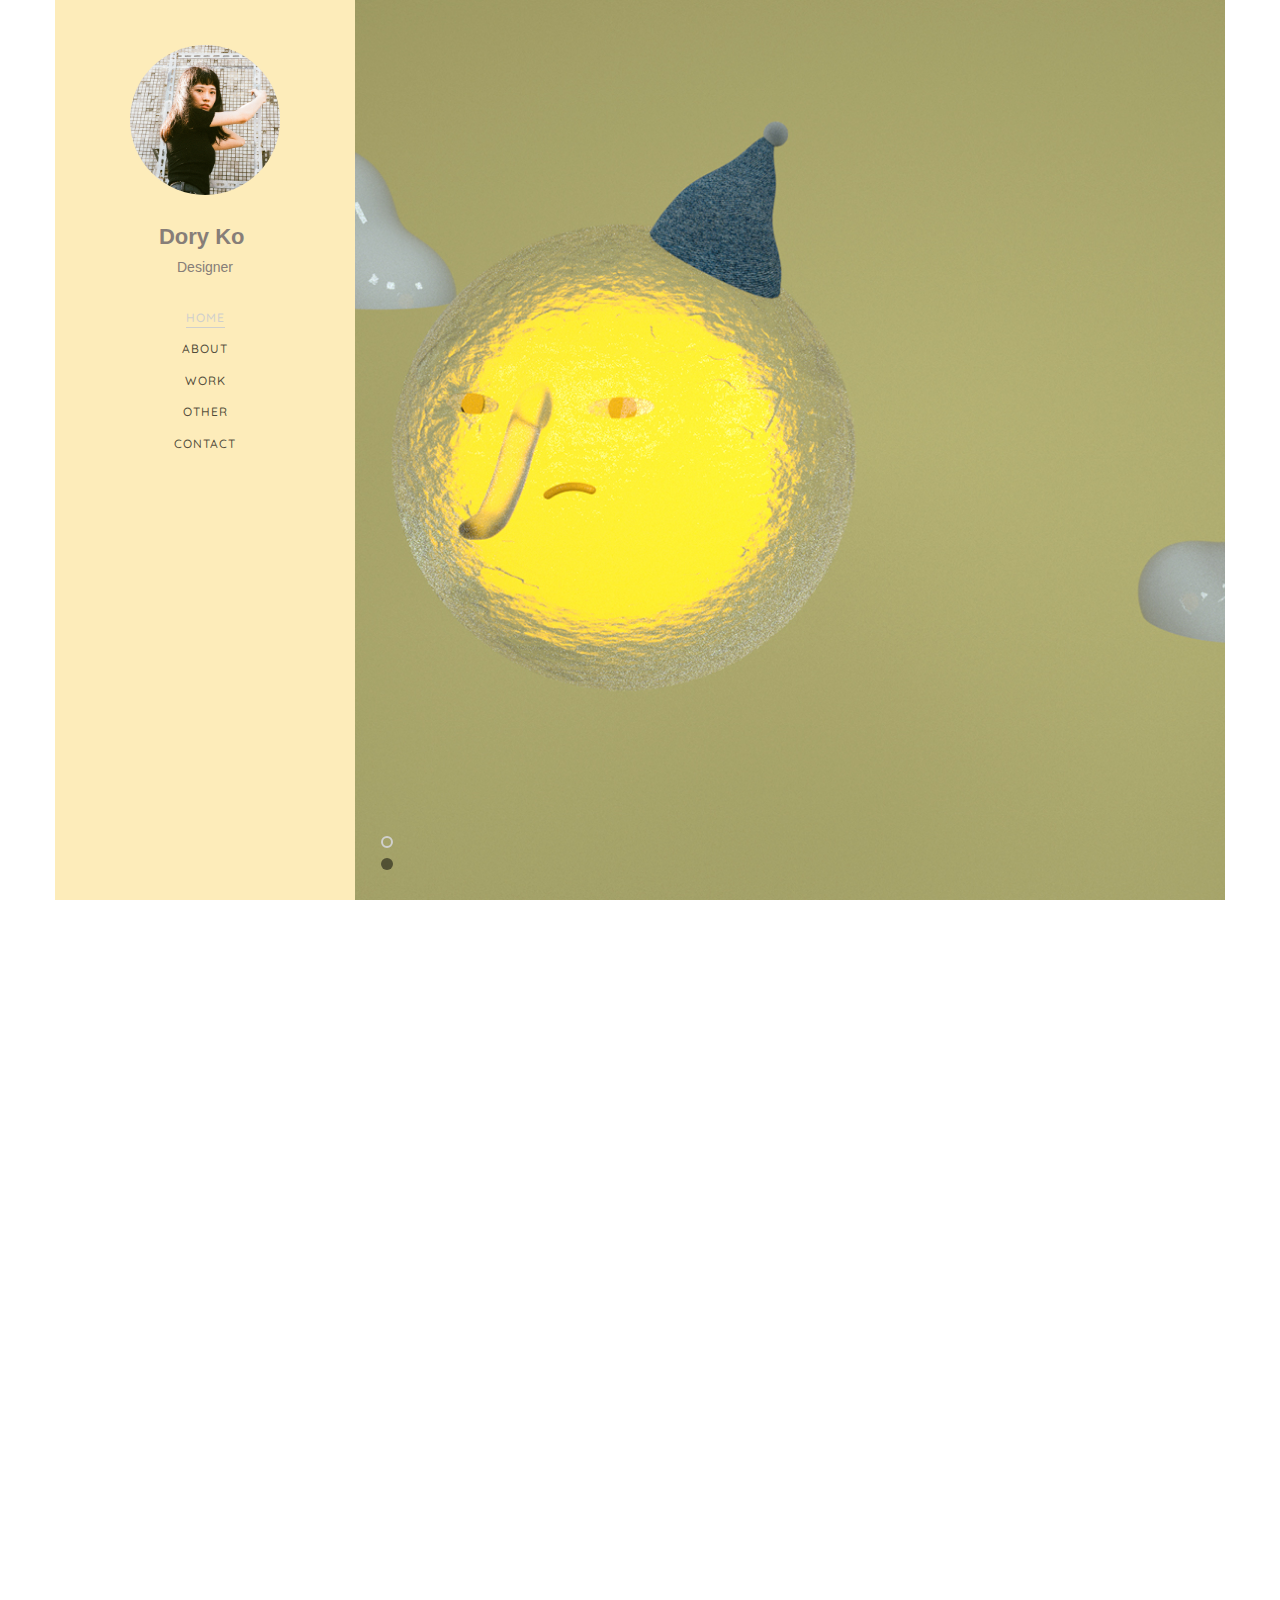
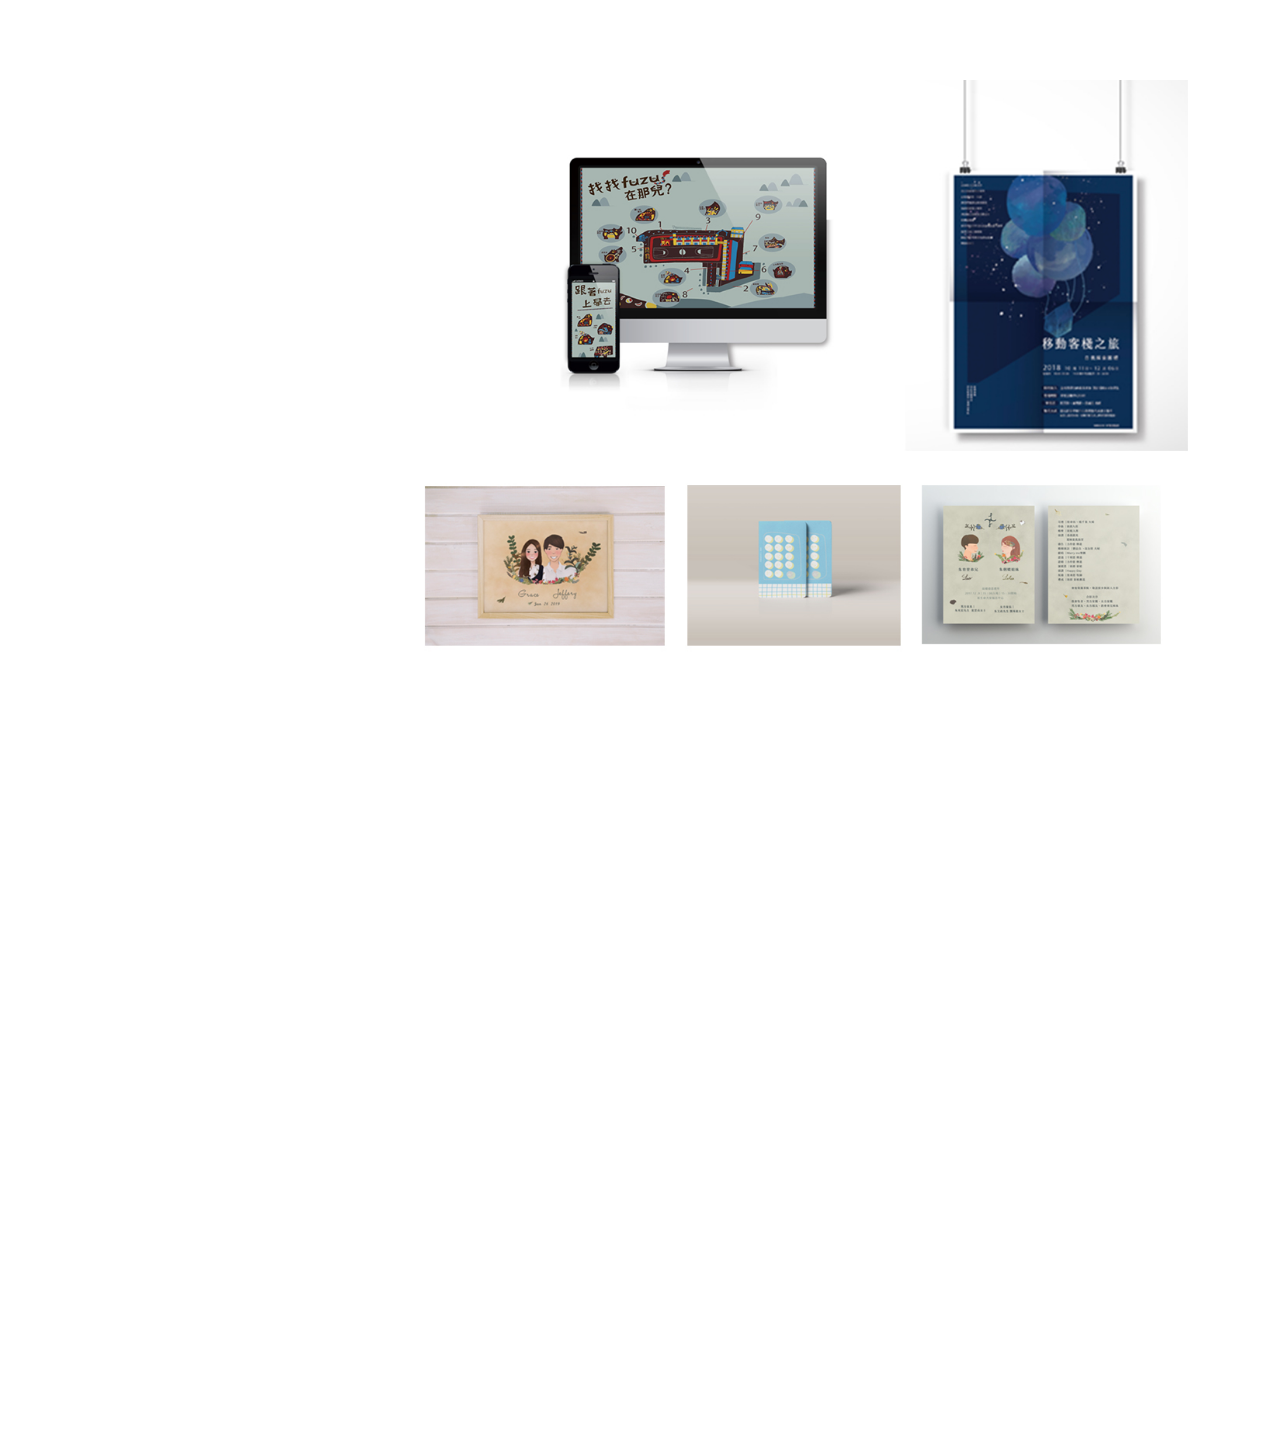
==== index.html @ 3429ce48 "Add files via upload" ====
<!DOCTYPE HTML>
<html>
	<head>
	<meta charset="utf-8">
	<meta http-equiv="X-UA-Compatible" content="IE=edge">
	<title>Dory</title>
	<meta name="viewport" content="width=device-width, initial-scale=1">
	<meta name="description" content="Personal artwork website" />
	<meta name="keywords" content="artwork" />

  <!-- Facebook and Twitter integration -->
	<meta property="og:title" content=""/>
	<meta property="og:image" content=""/>
	<meta property="og:url" content=""/>
	<meta property="og:site_name" content=""/>
	<meta property="og:description" content=""/>
	<meta name="twitter:title" content="" />
	<meta name="twitter:image" content="" />
	<meta name="twitter:url" content="" />
	<meta name="twitter:card" content="" />

	<!-- Place favicon.ico and apple-touch-icon.png in the root directory -->
	<link rel="shortcut icon" href="favicon.ico">

	<link href="https://fonts.googleapis.com/css?family=Quicksand:300,400,500,700" rel="stylesheet">
	<link href="https://fonts.googleapis.com/css?family=Playfair+Display:400,400i,700" rel="stylesheet">
	
	<!-- Animate.css -->
	<link rel="stylesheet" href="css/animate.css">
	<!-- Icomoon Icon Fonts-->
	<link rel="stylesheet" href="css/icomoon.css">
	<!-- Bootstrap  -->
	<link rel="stylesheet" href="css/bootstrap.css">
	<!-- Flexslider  -->
	<link rel="stylesheet" href="css/flexslider.css">
	<!-- Flaticons  -->
	<link rel="stylesheet" href="fonts/flaticon/font/flaticon.css">
	<!-- Owl Carousel -->
	<link rel="stylesheet" href="css/owl.carousel.min.css">
	<link rel="stylesheet" href="css/owl.theme.default.min.css">
	<!-- Theme style  -->
	<link rel="stylesheet" href="css/style.css">

	<!-- Modernizr JS -->
	<script src="js/modernizr-2.6.2.min.js"></script>
	<!-- FOR IE9 below -->
	<!--[if lt IE 9]>
	<script src="js/respond.min.js"></script>
	<![endif]-->

	</head>
	<body>
	<div id="colorlib-page">
		<div class="container-wrap">
		<a href="#" class="js-colorlib-nav-toggle colorlib-nav-toggle" data-toggle="collapse" data-target="#navbar" aria-expanded="false" aria-controls="navbar"><i></i></a>
		<aside id="colorlib-aside" role="complementary" class="border js-fullheight">
			<div class="text-center">
				<div class="author-img" style="background-image: url(images/about.jpg);"></div>
				<h1 id="colorlib-logo"><a href="index.html" style="font-family: Arial;color: #877e78 ">Dory Ko</a></h1>
				<h5 style="font-family: Arial; color: #877e78 ">Designer</h5>
			</div>
			<nav id="colorlib-main-menu" role="navigation" class="navbar">
				<div id="navbar" class="collapse">
					<ul>
						<li class="active"><a href="#" data-nav-section="home">Home</a></li>
						<li><a href="#" data-nav-section="about">About</a></li>
						<li><a href="#" data-nav-section="work">Work</a></li>
						<li><a href="#" data-nav-section="blog">Other</a></li>
						<li><a href="#" data-nav-section="contact">Contact</a></li>
					</ul>
				</div>
			</nav>
			

		</aside>

		<div id="colorlib-main">
			<section id="colorlib-hero" class="js-fullheight" data-section="home">
				<div class="flexslider js-fullheight">
					<ul class="slides">
				   	<li style="background-image: url(images/img_bg_1.jpg);">
				   		<div class="overlay"></div>
				   		<div class="container-fluid">
				   			<div class="row">
					   			<div class="col-md-6 col-md-offset-3 col-md-pull-3 col-sm-12 col-xs-12 js-fullheight slider-text">
					   				<div class="slider-text-inner js-fullheight">
					   					<div class="desc" style="font-family: Arial">
						   					<h1 style="font-family: Arial; color:#666666">Hi! <br>I'm Dory.</h1>
						   					<h2 style="font-family: Arial; color:#666666">Motion Designer</h2>
					   				</div>
					   			</div>
					   		</div>
				   		</div>
				   	</li>
				   	<li style="background-image: url(images/img_bg_2.jpg);">
				   		<div class="overlay"></div>
				   		<div class="container-fluid">
				   			<div class="row">
					   			<div class="col-md-6 col-md-offset-3 col-md-pull-3 col-sm-12 col-xs-12 js-fullheight slider-text">
					   				<div class="slider-text-inner">
					   					<div class="desc" style="font-family: Arial">
						   					<h1 style="font-family: Arial ">I am <br>a Designer</h1>
						   					<h2 style="font-family: Arial ">Love Animal/ Love God</h2>
					   				</div>
					   			</div>
					   		</div>
				   		</div>
				   	</li>
				  	</ul>
			  	</div>
			</section>

			<section class="colorlib-about" data-section="about">
				<div class="colorlib-narrow-content">
					<div class="row">
						<div class="col-md-12">
							<div class="row row-bottom-padded-sm animate-box" data-animate-effect="fadeInLeft">
								<div class="col-md-12">
									<div class="about-desc">
										<span class="heading-meta">About</span>
										<h2 class="colorlib-heading">Who Am I?</h2>
										<p>嗨～我是柯瑋婷，大學畢業於實踐大學會計系，於建設公司擔任會計一職，在職期間學習對專案上的耐心、細心以及時間上面的進度安排，由於但在大學擔任系學會的公關長時期，有了許多參與海報設計及場地拍攝的機會。在會計工作後離職後，決定轉職投入喜愛的設計產業。近而考取雲林科技大學視覺傳達研究所，藉由課程的引導與不斷嘗試設計不同的作品，學習用不同的邏輯思考方式切入問題並且找到解決方式。在學習之餘，有自己接案和其他創作者一起合作的經驗，其中也將創作之作品投稿至金赫獎多媒體競賽並獲得了佳作。如此接觸到動態影音與表演結合或是純粹的商業影片製作的經驗，激發我更多學習動態影像結合不同展演方式的熱情。</p>
									</div>
								</div>
							</div>
						</div>
					</div>
				</div>
			</section>

			<section class="colorlib-skills" data-section="skills">
				<div class="colorlib-narrow-content">
					<div class="row">
						<div class="col-md-6 col-md-offset-3 col-md-pull-3 animate-box" data-animate-effect="fadeInLeft">
							<span class="heading-meta">My Specialty</span>
							<h2 class="colorlib-heading animate-box">My Skills</h2>
						</div>
					</div>
					<div class="row">
						<div class="col-md-6 animate-box" data-animate-effect="fadeInLeft">
							<div class="progress-wrap">
								<h3>After Effect</h3>
								<div class="progress">
								 	<div class="progress-bar color-1" role="progressbar" aria-valuenow="90"
								  	aria-valuemin="0" aria-valuemax="100" style="width:90%">
								    <span>90%</span>
								  	</div>
								</div>
							</div>
						</div>
						<div class="col-md-6 animate-box" data-animate-effect="fadeInRight">
							<div class="progress-wrap">
								<h3>C4D</h3>
								<div class="progress">
								 	<div class="progress-bar color-2" role="progressbar" aria-valuenow="85"
								  	aria-valuemin="0" aria-valuemax="100" style="width:85%">
								    <span>85%</span>
								  	</div>
								</div>
							</div>
						</div>
						<div class="col-md-6 animate-box" data-animate-effect="fadeInLeft">
							<div class="progress-wrap">
								<h3>Photoshop</h3>
								<div class="progress">
								 	<div class="progress-bar color-3" role="progressbar" aria-valuenow="90"
								  	aria-valuemin="0" aria-valuemax="100" style="width:90%">
								    <span>90%</span>
								  	</div>
								</div>
							</div>
						</div>
						<div class="col-md-6 animate-box" data-animate-effect="fadeInRight">
							<div class="progress-wrap">
								<h3>Illustrator</h3>
								<div class="progress">
								 	<div class="progress-bar color-4" role="progressbar" aria-valuenow="85"
								  	aria-valuemin="0" aria-valuemax="100" style="width:85%">
								    <span>85%</span>
								  	</div>
								</div>
							</div>
						</div>
						<div class="col-md-6 animate-box" data-animate-effect="fadeInLeft">
							<div class="progress-wrap">
								<h3>Premiere</h3>
								<div class="progress">
								 	<div class="progress-bar color-5" role="progressbar" aria-valuenow="85"
								  	aria-valuemin="0" aria-valuemax="100" style="width:85%">
								    <span>85%</span>
								  	</div>
								</div>
							</div>
						</div>
						<div class="col-md-6 animate-box" data-animate-effect="fadeInRight">
							<div class="progress-wrap">
								<h3>Indesign</h3>
								<div class="progress">
								 	<div class="progress-bar color-6" role="progressbar" aria-valuenow="80"
								  	aria-valuemin="0" aria-valuemax="100" style="width:80%">
								    <span>80%</span>
								  	</div>
								</div>
							</div>
						</div>
					</div>
				</div>
			</section>


			<section class="colorlib-work" data-section="work">
				<div class="colorlib-narrow-content">
					<div class="row">
						<div class="col-md-6 col-md-offset-3 col-md-pull-3 animate-box" data-animate-effect="fadeInLeft">
							<span class="heading-meta">My Work</span>
							<h2 class="colorlib-heading animate-box">Recent Work</h2>
						</div>
					</div>
					<div class="row row-bottom-padded-sm animate-box" data-animate-effect="fadeInLeft">
					</div>
					<div class="row">
						<div class="col-md-6 animate-box" data-animate-effect="fadeInLeft">
							<div class="project" style="background-image: url(images/img-1.jpg);">
								<div class="desc">
									<div class="con">
										<h3 style="font-size: 35px"><a href='work1.html'>Nervous</a></h3>
                                        <span style="font-size: 18px"><a href='work1.html'>&#x279C; Click to check more!</a></span>
									</div>
								</div>
							</div>
						</div>
						<div class="col-md-6 animate-box" data-animate-effect="fadeInRight">
							<div class="project" style="background-image: url(images/img-2.jpg);">
								<div class="desc">
									<div class="con">
										<h3 style="font-size: 35px"><a href="work2.html">國士無雙</a></h3>
                                        <span style="font-size: 18px"><a href='work2.html'>&#x279C; Click to check more!</a></span>
									</div>
								</div>
							</div>
						</div>
						<div class="col-md-6 animate-box" data-animate-effect="fadeInTop">
							<div class="project" style="background-image: url(images/img-3.jpg);">
								<div class="desc">
									<div class="con">
										<h3 style="font-size: 35px"><a href="work3.html">Problem</a></h3>
                                        <span style="font-size: 18px"><a href='work3.html'>&#x279C; Click to check more!</a></span>
									</div>
								</div>
							</div>
						</div>
						<div class="col-md-6 animate-box" data-animate-effect="fadeInBottom">
							<div class="project" style="background-image: url(images/img-4.jpg);">
								<div class="desc">
									<div class="con">
										<h3 style="font-size: 35px"><a href="work4.html">You get what you choose</a></h3>
                                        <span style="font-size: 18px"><a href='work4.html'>&#x279C; Click to check more!</a></span>
									</div>
								</div>
							</div>
						</div>
					</div>
					
				</div>
			</section>

			<section class="colorlib-blog" data-section="blog">
				<div class="colorlib-narrow-content">
					<div class="row">
						<div class="col-md-6 col-md-offset-3 col-md-pull-3 animate-box" data-animate-effect="fadeInLeft">
							<span class="heading-meta">Other</span>
							<h2 class="colorlib-heading">Other Artwork</h2>
						</div>
					</div>
					<div class="row">
						<div class="col-md-12" data-animate-effect="fadeInLeft">
							<img style="width:100%" src="images/other_post.jpg">
						</div>
						
					</div>
				</div>
			</section>

			<section class="colorlib-contact" data-section="contact">
				<div class="colorlib-narrow-content">
					<div class="row">
						<div class="col-md-6 col-md-offset-3 col-md-pull-3 animate-box" data-animate-effect="fadeInLeft">
							<span class="heading-meta">Get in Touch</span>
							<h2 class="colorlib-heading">Contact</h2>
						</div>
					</div>
                <div class="row">
                        <div class="col-md-4 col-sm-6 animate-box" data-animate-effect="fadeInLeft">
                            <div>
                                <img src="images/email.jpg" class="img-responsive">
                                <div class="desc">
                                    <p style="padding: 0 0 0 50px">junmei6017@gmai.com</p>
                                </div>
                            </div>
                        </div>
                        <div class="col-md-4 col-sm-6 animate-box" data-animate-effect="fadeInRight">
                            <div>
                                <img src="images/phone.jpg" class="img-responsive">
                                <div class="desc">
                                    <p style="padding: 0 0 0 50px">(+886)968-455-101</p>
                                </div>
                            </div>
                        </div>
                        <div class="col-md-4 col-sm-6 animate-box" data-animate-effect="fadeInLeft">
                            <div>
                                <img src="images/location.jpg" class="img-responsive">
                                <div class="desc">
                                    <p style="padding: 0 0 0 50px">
                                    Taipei, Taiwan</p>
                                </div>
                            </div>
                        </div>
                    </div>
				</div>
			</section>

		</div><!-- end:colorlib-main -->
	</div><!-- end:container-wrap -->
	</div><!-- end:colorlib-page -->

	<!-- jQuery -->
	<script src="js/jquery.min.js"></script>
	<!-- jQuery Easing -->
	<script src="js/jquery.easing.1.3.js"></script>
	<!-- Bootstrap -->
	<script src="js/bootstrap.min.js"></script>
	<!-- Waypoints -->
	<script src="js/jquery.waypoints.min.js"></script>
	<!-- Flexslider -->
	<script src="js/jquery.flexslider-min.js"></script>
	<!-- Owl carousel -->
	<script src="js/owl.carousel.min.js"></script>
	<!-- Counters -->
	<script src="js/jquery.countTo.js"></script>
	
	
	<!-- MAIN JS -->
	<script src="js/main.js"></script>

	</body>
</html>
---- css/icomoon.css ----
@font-face {
  font-family: 'icomoon';
  src:  url('fonts/icomoon.eot?6py85u');
  src:  url('fonts/icomoon.eot?6py85u#iefix') format('embedded-opentype'),
    url('fonts/icomoon.ttf?6py85u') format('truetype'),
    url('fonts/icomoon.woff?6py85u') format('woff'),
    url('fonts/icomoon.svg?6py85u#icomoon') format('svg');
  font-weight: normal;
  font-style: normal;
}

[class^="icon-"], [class*=" icon-"] {
  /* use !important to prevent issues with browser extensions that change fonts */
  font-family: 'icomoon' !important;
  speak: none;
  font-style: normal;
  font-weight: normal;
  font-variant: normal;
  text-transform: none;
  line-height: 1;

  /* Better Font Rendering =========== */
  -webkit-font-smoothing: antialiased;
  -moz-osx-font-smoothing: grayscale;
}

.icon-times:before {
  content: "\e930";
}
.icon-tick:before {
  content: "\e931";
}
.icon-plus:before {
  content: "\e932";
}
.icon-minus:before {
  content: "\e933";
}
.icon-equals:before {
  content: "\e934";
}
.icon-divide:before {
  content: "\e935";
}
.icon-chevron-right:before {
  content: "\e936";
}
.icon-chevron-left:before {
  content: "\e937";
}
.icon-arrow-right-thick:before {
  content: "\e938";
}
.icon-arrow-left-thick:before {
  content: "\e939";
}
.icon-th-small:before {
  content: "\e93a";
}
.icon-th-menu:before {
  content: "\e93b";
}
.icon-th-list:before {
  content: "\e93c";
}
.icon-th-large:before {
  content: "\e93d";
}
.icon-home:before {
  content: "\e93e";
}
.icon-arrow-forward:before {
  content: "\e93f";
}
.icon-arrow-back:before {
  content: "\e940";
}
.icon-rss:before {
  content: "\e941";
}
.icon-location:before {
  content: "\e942";
}
.icon-link:before {
  content: "\e943";
}
.icon-image:before {
  content: "\e944";
}
.icon-arrow-up-thick:before {
  content: "\e945";
}
.icon-arrow-down-thick:before {
  content: "\e946";
}
.icon-starburst:before {
  content: "\e947";
}
.icon-starburst-outline:before {
  content: "\e948";
}
.icon-star3:before {
  content: "\e949";
}
.icon-flow-children:before {
  content: "\e94a";
}
.icon-export:before {
  content: "\e94b";
}
.icon-delete2:before {
  content: "\e94c";
}
.icon-delete-outline:before {
  content: "\e94d";
}
.icon-cloud-storage:before {
  content: "\e94e";
}
.icon-wi-fi:before {
  content: "\e94f";
}
.icon-heart:before {
  content: "\e950";
}
.icon-flash:before {
  content: "\e951";
}
.icon-cancel:before {
  content: "\e952";
}
.icon-backspace:before {
  content: "\e953";
}
.icon-attachment:before {
  content: "\e954";
}
.icon-arrow-move:before {
  content: "\e955";
}
.icon-warning:before {
  content: "\e956";
}
.icon-user:before {
  content: "\e957";
}
.icon-radar:before {
  content: "\e958";
}
.icon-lock-open:before {
  content: "\e959";
}
.icon-lock-closed:before {
  content: "\e95a";
}
.icon-location-arrow:before {
  content: "\e95b";
}
.icon-info:before {
  content: "\e95c";
}
.icon-user-delete:before {
  content: "\e95d";
}
.icon-user-add:before {
  content: "\e95e";
}
.icon-media-pause:before {
  content: "\e95f";
}
.icon-group:before {
  content: "\e960";
}
.icon-chart-pie:before {
  content: "\e961";
}
.icon-chart-line:before {
  content: "\e962";
}
.icon-chart-bar:before {
  content: "\e963";
}
.icon-chart-area:before {
  content: "\e964";
}
.icon-video:before {
  content: "\e965";
}
.icon-point-of-interest:before {
  content: "\e966";
}
.icon-infinity:before {
  content: "\e967";
}
.icon-globe:before {
  content: "\e968";
}
.icon-eye:before {
  content: "\e969";
}
.icon-cog:before {
  content: "\e96a";
}
.icon-camera:before {
  content: "\e96b";
}
.icon-upload:before {
  content: "\e96c";
}
.icon-scissors:before {
  content: "\e96d";
}
.icon-refresh:before {
  content: "\e96e";
}
.icon-pin:before {
  content: "\e96f";
}
.icon-key:before {
  content: "\e970";
}
.icon-info-large:before {
  content: "\e971";
}
.icon-eject:before {
  content: "\e972";
}
.icon-download:before {
  content: "\e973";
}
.icon-zoom:before {
  content: "\e974";
}
.icon-zoom-out:before {
  content: "\e975";
}
.icon-zoom-in:before {
  content: "\e976";
}
.icon-sort-numerically:before {
  content: "\e977";
}
.icon-sort-alphabetically:before {
  content: "\e978";
}
.icon-input-checked:before {
  content: "\e979";
}
.icon-calender:before {
  content: "\e97a";
}
.icon-world2:before {
  content: "\e97b";
}
.icon-notes:before {
  content: "\e97c";
}
.icon-code:before {
  content: "\e97d";
}
.icon-arrow-sync:before {
  content: "\e97e";
}
.icon-arrow-shuffle:before {
  content: "\e97f";
}
.icon-arrow-repeat:before {
  content: "\e980";
}
.icon-arrow-minimise:before {
  content: "\e981";
}
.icon-arrow-maximise:before {
  content: "\e982";
}
.icon-arrow-loop:before {
  content: "\e983";
}
.icon-anchor:before {
  content: "\e984";
}
.icon-spanner:before {
  content: "\e985";
}
.icon-puzzle:before {
  content: "\e986";
}
.icon-power:before {
  content: "\e987";
}
.icon-plane:before {
  content: "\e988";
}
.icon-pi:before {
  content: "\e989";
}
.icon-phone:before {
  content: "\e98a";
}
.icon-microphone2:before {
  content: "\e98b";
}
.icon-media-rewind:before {
  content: "\e98c";
}
.icon-flag:before {
  content: "\e98d";
}
.icon-adjust-brightness:before {
  content: "\e98e";
}
.icon-waves:before {
  content: "\e98f";
}
.icon-social-twitter:before {
  content: "\e990";
}
.icon-social-facebook:before {
  content: "\e991";
}
.icon-social-dribbble:before {
  content: "\e992";
}
.icon-media-stop:before {
  content: "\e993";
}
.icon-media-record:before {
  content: "\e994";
}
.icon-media-play:before {
  content: "\e995";
}
.icon-media-fast-forward:before {
  content: "\e996";
}
.icon-media-eject:before {
  content: "\e997";
}
.icon-social-vimeo:before {
  content: "\e998";
}
.icon-social-tumbler:before {
  content: "\e999";
}
.icon-social-skype:before {
  content: "\e99a";
}
.icon-social-pinterest:before {
  content: "\e99b";
}
.icon-social-linkedin:before {
  content: "\e99c";
}
.icon-social-last-fm:before {
  content: "\e99d";
}
.icon-social-github:before {
  content: "\e99e";
}
.icon-social-flickr:before {
  content: "\e99f";
}
.icon-at:before {
  content: "\e9a0";
}
.icon-times-outline:before {
  content: "\e9a1";
}
.icon-plus-outline:before {
  content: "\e9a2";
}
.icon-minus-outline:before {
  content: "\e9a3";
}
.icon-tick-outline:before {
  content: "\e9a4";
}
.icon-th-large-outline:before {
  content: "\e9a5";
}
.icon-equals-outline:before {
  content: "\e9a6";
}
.icon-divide-outline:before {
  content: "\e9a7";
}
.icon-chevron-right-outline:before {
  content: "\e9a8";
}
.icon-chevron-left-outline:before {
  content: "\e9a9";
}
.icon-arrow-right-outline:before {
  content: "\e9aa";
}
.icon-arrow-left-outline:before {
  content: "\e9ab";
}
.icon-th-small-outline:before {
  content: "\e9ac";
}
.icon-th-menu-outline:before {
  content: "\e9ad";
}
.icon-th-list-outline:before {
  content: "\e9ae";
}
.icon-news2:before {
  content: "\e9b1";
}
.icon-home-outline:before {
  content: "\e9b2";
}
.icon-arrow-up-outline:before {
  content: "\e9b3";
}
.icon-arrow-forward-outline:before {
  content: "\e9b4";
}
.icon-arrow-down-outline:before {
  content: "\e9b5";
}
.icon-arrow-back-outline:before {
  content: "\e9b6";
}
.icon-trash3:before {
  content: "\e9b7";
}
.icon-rss-outline:before {
  content: "\e9b8";
}
.icon-message:before {
  content: "\e9b9";
}
.icon-location-outline:before {
  content: "\e9ba";
}
.icon-link-outline:before {
  content: "\e9bb";
}
.icon-image-outline:before {
  content: "\e9bc";
}
.icon-export-outline:before {
  content: "\e9bd";
}
.icon-cross:before {
  content: "\e9be";
}
.icon-wi-fi-outline:before {
  content: "\e9bf";
}
.icon-star-outline:before {
  content: "\e9c0";
}
.icon-media-pause-outline:before {
  content: "\e9c1";
}
.icon-mail:before {
  content: "\e9c2";
}
.icon-heart-outline:before {
  content: "\e9c3";
}
.icon-flash-outline:before {
  content: "\e9c4";
}
.icon-cancel-outline:before {
  content: "\e9c5";
}
.icon-beaker:before {
  content: "\e9c6";
}
.icon-arrow-move-outline:before {
  content: "\e9c7";
}
.icon-watch2:before {
  content: "\e9c8";
}
.icon-warning-outline:before {
  content: "\e9c9";
}
.icon-time:before {
  content: "\e9ca";
}
.icon-radar-outline:before {
  content: "\e9cb";
}
.icon-lock-open-outline:before {
  content: "\e9cc";
}
.icon-location-arrow-outline:before {
  content: "\e9cd";
}
.icon-info-outline:before {
  content: "\e9ce";
}
.icon-backspace-outline:before {
  content: "\e9cf";
}
.icon-attachment-outline:before {
  content: "\e9d0";
}
.icon-user-outline:before {
  content: "\e9d1";
}
.icon-user-delete-outline:before {
  content: "\e9d2";
}
.icon-user-add-outline:before {
  content: "\e9d3";
}
.icon-lock-closed-outline:before {
  content: "\e9d4";
}
.icon-group-outline:before {
  content: "\e9d5";
}
.icon-chart-pie-outline:before {
  content: "\e9d6";
}
.icon-chart-line-outline:before {
  content: "\e9d7";
}
.icon-chart-bar-outline:before {
  content: "\e9d8";
}
.icon-chart-area-outline:before {
  content: "\e9d9";
}
.icon-video-outline:before {
  content: "\e9da";
}
.icon-point-of-interest-outline:before {
  content: "\e9db";
}
.icon-map:before {
  content: "\e9dc";
}
.icon-key-outline:before {
  content: "\e9dd";
}
.icon-infinity-outline:before {
  content: "\e9de";
}
.icon-globe-outline:before {
  content: "\e9df";
}
.icon-eye-outline:before {
  content: "\e9e0";
}
.icon-cog-outline:before {
  content: "\e9e1";
}
.icon-camera-outline:before {
  content: "\e9e2";
}
.icon-upload-outline:before {
  content: "\e9e3";
}
.icon-support:before {
  content: "\e9e4";
}
.icon-scissors-outline:before {
  content: "\e9e5";
}
.icon-refresh-outline:before {
  content: "\e9e6";
}
.icon-info-large-outline:before {
  content: "\e9e7";
}
.icon-eject-outline:before {
  content: "\e9e8";
}
.icon-download-outline:before {
  content: "\e9e9";
}
.icon-battery-mid:before {
  content: "\e9ea";
}
.icon-battery-low:before {
  content: "\e9eb";
}
.icon-battery-high:before {
  content: "\e9ec";
}
.icon-zoom-outline:before {
  content: "\e9ed";
}
.icon-zoom-out-outline:before {
  content: "\e9ee";
}
.icon-zoom-in-outline:before {
  content: "\e9ef";
}
.icon-tag3:before {
  content: "\e9f0";
}
.icon-tabs-outline:before {
  content: "\e9f1";
}
.icon-pin-outline:before {
  content: "\e9f2";
}
.icon-message-typing:before {
  content: "\e9f3";
}
.icon-directions:before {
  content: "\e9f4";
}
.icon-battery-full:before {
  content: "\e9f5";
}
.icon-battery-charge:before {
  content: "\e9f6";
}
.icon-pipette:before {
  content: "\e9f7";
}
.icon-pencil:before {
  content: "\e9f8";
}
.icon-folder:before {
  content: "\e9f9";
}
.icon-folder-delete:before {
  content: "\e9fa";
}
.icon-folder-add:before {
  content: "\e9fb";
}
.icon-edit:before {
  content: "\e9fc";
}
.icon-document:before {
  content: "\e9fd";
}
.icon-document-delete:before {
  content: "\e9fe";
}
.icon-document-add:before {
  content: "\e9ff";
}
.icon-brush:before {
  content: "\ea00";
}
.icon-thumbs-up:before {
  content: "\ea01";
}
.icon-thumbs-down:before {
  content: "\ea02";
}
.icon-pen:before {
  content: "\ea03";
}
.icon-sort-numerically-outline:before {
  content: "\ea04";
}
.icon-sort-alphabetically-outline:before {
  content: "\ea05";
}
.icon-social-last-fm-circular:before {
  content: "\ea06";
}
.icon-social-github-circular:before {
  content: "\ea07";
}
.icon-compass:before {
  content: "\ea08";
}
.icon-bookmark:before {
  content: "\ea09";
}
.icon-input-checked-outline:before {
  content: "\ea0a";
}
.icon-code-outline:before {
  content: "\ea0b";
}
.icon-calender-outline:before {
  content: "\ea0c";
}
.icon-business-card:before {
  content: "\ea0d";
}
.icon-arrow-up:before {
  content: "\ea0e";
}
.icon-arrow-sync-outline:before {
  content: "\ea0f";
}
.icon-arrow-right:before {
  content: "\ea10";
}
.icon-arrow-repeat-outline:before {
  content: "\ea11";
}
.icon-arrow-loop-outline:before {
  content: "\ea12";
}
.icon-arrow-left:before {
  content: "\ea13";
}
.icon-flow-switch:before {
  content: "\ea14";
}
.icon-flow-parallel:before {
  content: "\ea15";
}
.icon-flow-merge:before {
  content: "\ea16";
}
.icon-document-text:before {
  content: "\ea17";
}
.icon-clipboard:before {
  content: "\ea18";
}
.icon-calculator:before {
  content: "\ea19";
}
.icon-arrow-minimise-outline:before {
  content: "\ea1a";
}
.icon-arrow-maximise-outline:before {
  content: "\ea1b";
}
.icon-arrow-down:before {
  content: "\ea1c";
}
.icon-gift:before {
  content: "\ea1d";
}
.icon-film:before {
  content: "\ea1e";
}
.icon-database:before {
  content: "\ea1f";
}
.icon-bell:before {
  content: "\ea20";
}
.icon-anchor-outline:before {
  content: "\ea21";
}
.icon-adjust-contrast:before {
  content: "\ea22";
}
.icon-world-outline:before {
  content: "\ea23";
}
.icon-shopping-bag:before {
  content: "\ea24";
}
.icon-power-outline:before {
  content: "\ea25";
}
.icon-notes-outline:before {
  content: "\ea26";
}
.icon-device-tablet:before {
  content: "\ea27";
}
.icon-device-phone:before {
  content: "\ea28";
}
.icon-device-laptop:before {
  content: "\ea29";
}
.icon-device-desktop:before {
  content: "\ea2a";
}
.icon-briefcase:before {
  content: "\ea2b";
}
.icon-stopwatch:before {
  content: "\ea2c";
}
.icon-spanner-outline:before {
  content: "\ea2d";
}
.icon-puzzle-outline:before {
  content: "\ea2e";
}
.icon-printer:before {
  content: "\ea2f";
}
.icon-pi-outline:before {
  content: "\ea30";
}
.icon-lightbulb:before {
  content: "\ea31";
}
.icon-flag-outline:before {
  content: "\ea32";
}
.icon-contacts:before {
  content: "\ea33";
}
.icon-archive2:before {
  content: "\ea34";
}
.icon-weather-stormy:before {
  content: "\ea35";
}
.icon-weather-shower:before {
  content: "\ea36";
}
.icon-weather-partly-sunny:before {
  content: "\ea37";
}
.icon-weather-downpour:before {
  content: "\ea38";
}
.icon-weather-cloudy:before {
  content: "\ea39";
}
.icon-plane-outline:before {
  content: "\ea3a";
}
.icon-phone-outline:before {
  content: "\ea3b";
}
.icon-microphone-outline:before {
  content: "\ea3c";
}
.icon-weather-windy:before {
  content: "\ea3d";
}
.icon-weather-windy-cloudy:before {
  content: "\ea3e";
}
.icon-weather-sunny:before {
  content: "\ea3f";
}
.icon-weather-snow:before {
  content: "\ea40";
}
.icon-weather-night:before {
  content: "\ea41";
}
.icon-media-stop-outline:before {
  content: "\ea42";
}
.icon-media-rewind-outline:before {
  content: "\ea43";
}
.icon-media-record-outline:before {
  content: "\ea44";
}
.icon-media-play-outline:before {
  content: "\ea45";
}
.icon-media-fast-forward-outline:before {
  content: "\ea46";
}
.icon-media-eject-outline:before {
  content: "\ea47";
}
.icon-wine:before {
  content: "\ea48";
}
.icon-waves-outline:before {
  content: "\ea49";
}
.icon-ticket:before {
  content: "\ea4a";
}
.icon-tags:before {
  content: "\ea4b";
}
.icon-plug:before {
  content: "\ea4c";
}
.icon-headphones:before {
  content: "\ea4d";
}
.icon-credit-card:before {
  content: "\ea4e";
}
.icon-coffee:before {
  content: "\ea4f";
}
.icon-book:before {
  content: "\ea50";
}
.icon-beer:before {
  content: "\ea51";
}
.icon-volume2:before {
  content: "\ea52";
}
.icon-volume-up:before {
  content: "\ea53";
}
.icon-volume-mute:before {
  content: "\ea54";
}
.icon-volume-down:before {
  content: "\ea55";
}
.icon-social-vimeo-circular:before {
  content: "\ea56";
}
.icon-social-twitter-circular:before {
  content: "\ea57";
}
.icon-social-pinterest-circular:before {
  content: "\ea58";
}
.icon-social-linkedin-circular:before {
  content: "\ea59";
}
.icon-social-facebook-circular:before {
  content: "\ea5a";
}
.icon-social-dribbble-circular:before {
  content: "\ea5b";
}
.icon-tree:before {
  content: "\ea5c";
}
.icon-thermometer2:before {
  content: "\ea5d";
}
.icon-social-tumbler-circular:before {
  content: "\ea5e";
}
.icon-social-skype-outline:before {
  content: "\ea5f";
}
.icon-social-flickr-circular:before {
  content: "\ea60";
}
.icon-social-at-circular:before {
  content: "\ea61";
}
.icon-shopping-cart:before {
  content: "\ea62";
}
.icon-messages:before {
  content: "\ea63";
}
.icon-leaf:before {
  content: "\ea64";
}
.icon-feather:before {
  content: "\ea65";
}
.icon-eye2:before {
  content: "\e064";
}
.icon-paper-clip:before {
  content: "\e065";
}
.icon-mail5:before {
  content: "\e066";
}
.icon-toggle:before {
  content: "\e067";
}
.icon-layout:before {
  content: "\e068";
}
.icon-link2:before {
  content: "\e069";
}
.icon-bell2:before {
  content: "\e06a";
}
.icon-lock3:before {
  content: "\e06b";
}
.icon-unlock:before {
  content: "\e06c";
}
.icon-ribbon2:before {
  content: "\e06d";
}
.icon-image2:before {
  content: "\e06e";
}
.icon-signal:before {
  content: "\e06f";
}
.icon-target3:before {
  content: "\e070";
}
.icon-clipboard3:before {
  content: "\e071";
}
.icon-clock3:before {
  content: "\e072";
}
.icon-watch:before {
  content: "\e073";
}
.icon-air-play:before {
  content: "\e074";
}
.icon-camera3:before {
  content: "\e075";
}
.icon-video2:before {
  content: "\e076";
}
.icon-disc:before {
  content: "\e077";
}
.icon-printer3:before {
  content: "\e078";
}
.icon-monitor:before {
  content: "\e079";
}
.icon-server:before {
  content: "\e07a";
}
.icon-cog2:before {
  content: "\e07b";
}
.icon-heart3:before {
  content: "\e07c";
}
.icon-paragraph:before {
  content: "\e07d";
}
.icon-align-justify:before {
  content: "\e07e";
}
.icon-align-left:before {
  content: "\e07f";
}
.icon-align-center:before {
  content: "\e080";
}
.icon-align-right:before {
  content: "\e081";
}
.icon-book2:before {
  content: "\e082";
}
.icon-layers2:before {
  content: "\e083";
}
.icon-stack2:before {
  content: "\e084";
}
.icon-stack-2:before {
  content: "\e085";
}
.icon-paper:before {
  content: "\e086";
}
.icon-paper-stack:before {
  content: "\e087";
}
.icon-search3:before {
  content: "\e088";
}
.icon-zoom-in2:before {
  content: "\e089";
}
.icon-zoom-out2:before {
  content: "\e08a";
}
.icon-reply2:before {
  content: "\e08b";
}
.icon-circle-plus:before {
  content: "\e08c";
}
.icon-circle-minus:before {
  content: "\e08d";
}
.icon-circle-check:before {
  content: "\e08e";
}
.icon-circle-cross:before {
  content: "\e08f";
}
.icon-square-plus:before {
  content: "\e090";
}
.icon-square-minus:before {
  content: "\e091";
}
.icon-square-check:before {
  content: "\e092";
}
.icon-square-cross:before {
  content: "\e093";
}
.icon-microphone:before {
  content: "\e094";
}
.icon-record:before {
  content: "\e095";
}
.icon-skip-back:before {
  content: "\e096";
}
.icon-rewind:before {
  content: "\e097";
}
.icon-play4:before {
  content: "\e098";
}
.icon-pause3:before {
  content: "\e099";
}
.icon-stop3:before {
  content: "\e09a";
}
.icon-fast-forward:before {
  content: "\e09b";
}
.icon-skip-forward:before {
  content: "\e09c";
}
.icon-shuffle2:before {
  content: "\e09d";
}
.icon-repeat:before {
  content: "\e09e";
}
.icon-folder2:before {
  content: "\e09f";
}
.icon-umbrella:before {
  content: "\e0a0";
}
.icon-moon:before {
  content: "\e0a1";
}
.icon-thermometer:before {
  content: "\e0a2";
}
.icon-drop:before {
  content: "\e0a3";
}
.icon-sun2:before {
  content: "\e0a4";
}
.icon-cloud3:before {
  content: "\e0a5";
}
.icon-cloud-upload2:before {
  content: "\e0a6";
}
.icon-cloud-download2:before {
  content: "\e0a7";
}
.icon-upload4:before {
  content: "\e0a8";
}
.icon-download4:before {
  content: "\e0a9";
}
.icon-location3:before {
  content: "\e0aa";
}
.icon-location-2:before {
  content: "\e0ab";
}
.icon-map3:before {
  content: "\e0ac";
}
.icon-battery:before {
  content: "\e0ad";
}
.icon-head:before {
  content: "\e0ae";
}
.icon-briefcase3:before {
  content: "\e0af";
}
.icon-speech-bubble:before {
  content: "\e0b0";
}
.icon-anchor2:before {
  content: "\e0b1";
}
.icon-globe2:before {
  content: "\e0b2";
}
.icon-box:before {
  content: "\e0b3";
}
.icon-reload:before {
  content: "\e0b4";
}
.icon-share3:before {
  content: "\e0b5";
}
.icon-marquee:before {
  content: "\e0b6";
}
.icon-marquee-plus:before {
  content: "\e0b7";
}
.icon-marquee-minus:before {
  content: "\e0b8";
}
.icon-tag:before {
  content: "\e0b9";
}
.icon-power2:before {
  content: "\e0ba";
}
.icon-command2:before {
  content: "\e0bb";
}
.icon-alt:before {
  content: "\e0bc";
}
.icon-esc:before {
  content: "\e0bd";
}
.icon-bar-graph:before {
  content: "\e0be";
}
.icon-bar-graph-2:before {
  content: "\e0bf";
}
.icon-pie-graph:before {
  content: "\e0c0";
}
.icon-star:before {
  content: "\e0c1";
}
.icon-arrow-left3:before {
  content: "\e0c2";
}
.icon-arrow-right3:before {
  content: "\e0c3";
}
.icon-arrow-up3:before {
  content: "\e0c4";
}
.icon-arrow-down3:before {
  content: "\e0c5";
}
.icon-volume:before {
  content: "\e0c6";
}
.icon-mute:before {
  content: "\e0c7";
}
.icon-content-right:before {
  content: "\e100";
}
.icon-content-left:before {
  content: "\e101";
}
.icon-grid2:before {
  content: "\e102";
}
.icon-grid-2:before {
  content: "\e103";
}
.icon-columns:before {
  content: "\e104";
}
.icon-loader:before {
  content: "\e105";
}
.icon-bag:before {
  content: "\e106";
}
.icon-ban:before {
  content: "\e107";
}
.icon-flag3:before {
  content: "\e108";
}
.icon-trash:before {
  content: "\e109";
}
.icon-expand2:before {
  content: "\e110";
}
.icon-contract:before {
  content: "\e111";
}
.icon-maximize:before {
  content: "\e112";
}
.icon-minimize:before {
  content: "\e113";
}
.icon-plus2:before {
  content: "\e114";
}
.icon-minus2:before {
  content: "\e115";
}
.icon-check:before {
  content: "\e116";
}
.icon-cross2:before {
  content: "\e117";
}
.icon-move:before {
  content: "\e118";
}
.icon-delete:before {
  content: "\e119";
}
.icon-menu5:before {
  content: "\e120";
}
.icon-archive:before {
  content: "\e121";
}
.icon-inbox:before {
  content: "\e122";
}
.icon-outbox:before {
  content: "\e123";
}
.icon-file:before {
  content: "\e124";
}
.icon-file-add:before {
  content: "\e125";
}
.icon-file-subtract:before {
  content: "\e126";
}
.icon-help:before {
  content: "\e127";
}
.icon-open:before {
  content: "\e128";
}
.icon-ellipsis:before {
  content: "\e129";
}
.icon-heart4:before {
  content: "\e900";
}
.icon-cloud4:before {
  content: "\e901";
}
.icon-star2:before {
  content: "\e902";
}
.icon-tv2:before {
  content: "\e903";
}
.icon-sound:before {
  content: "\e904";
}
.icon-video3:before {
  content: "\e905";
}
.icon-trash2:before {
  content: "\e906";
}
.icon-user2:before {
  content: "\e907";
}
.icon-key3:before {
  content: "\e908";
}
.icon-search4:before {
  content: "\e909";
}
.icon-settings:before {
  content: "\e90a";
}
.icon-camera4:before {
  content: "\e90b";
}
.icon-tag2:before {
  content: "\e90c";
}
.icon-lock4:before {
  content: "\e90d";
}
.icon-bulb:before {
  content: "\e90e";
}
.icon-pen2:before {
  content: "\e90f";
}
.icon-diamond:before {
  content: "\e910";
}
.icon-display2:before {
  content: "\e911";
}
.icon-location4:before {
  content: "\e912";
}
.icon-eye3:before {
  content: "\e913";
}
.icon-bubble3:before {
  content: "\e914";
}
.icon-stack3:before {
  content: "\e915";
}
.icon-cup:before {
  content: "\e916";
}
.icon-phone3:before {
  content: "\e917";
}
.icon-news:before {
  content: "\e918";
}
.icon-mail6:before {
  content: "\e919";
}
.icon-like:before {
  content: "\e91a";
}
.icon-photo:before {
  content: "\e91b";
}
.icon-note:before {
  content: "\e91c";
}
.icon-clock4:before {
  content: "\e91d";
}
.icon-paperplane:before {
  content: "\e91e";
}
.icon-params:before {
  content: "\e91f";
}
.icon-banknote:before {
  content: "\e920";
}
.icon-data:before {
  content: "\e921";
}
.icon-music2:before {
  content: "\e922";
}
.icon-megaphone2:before {
  content: "\e923";
}
.icon-study:before {
  content: "\e924";
}
.icon-lab2:before {
  content: "\e925";
}
.icon-food:before {
  content: "\e926";
}
.icon-t-shirt:before {
  content: "\e927";
}
.icon-fire2:before {
  content: "\e928";
}
.icon-clip:before {
  content: "\e929";
}
.icon-shop:before {
  content: "\e92a";
}
.icon-calendar3:before {
  content: "\e92b";
}
.icon-wallet2:before {
  content: "\e92c";
}
.icon-vynil:before {
  content: "\e92d";
}
.icon-truck2:before {
  content: "\e92e";
}
.icon-world:before {
  content: "\e92f";
}
.icon-spinner6:before {
  content: "\e9af";
}
.icon-spinner7:before {
  content: "\e9b0";
}
.icon-amazon:before {
  content: "\eab7";
}
.icon-google:before {
  content: "\eab8";
}
.icon-google2:before {
  content: "\eab9";
}
.icon-google3:before {
  content: "\eaba";
}
.icon-google-plus:before {
  content: "\eabb";
}
.icon-google-plus2:before {
  content: "\eabc";
}
.icon-google-plus3:before {
  content: "\eabd";
}
.icon-hangouts:before {
  content: "\eabe";
}
.icon-google-drive:before {
  content: "\eabf";
}
.icon-facebook2:before {
  content: "\eac0";
}
.icon-facebook22:before {
  content: "\eac1";
}
.icon-instagram:before {
  content: "\eac2";
}
.icon-whatsapp:before {
  content: "\eac3";
}
.icon-spotify:before {
  content: "\eac4";
}
.icon-telegram:before {
  content: "\eac5";
}
.icon-twitter2:before {
  content: "\eac6";
}
.icon-vine:before {
  content: "\eac7";
}
.icon-vk:before {
  content: "\eac8";
}
.icon-renren:before {
  content: "\eac9";
}
.icon-sina-weibo:before {
  content: "\eaca";
}
.icon-rss2:before {
  content: "\eacb";
}
.icon-rss22:before {
  content: "\eacc";
}
.icon-youtube:before {
  content: "\eacd";
}
.icon-youtube2:before {
  content: "\eace";
}
.icon-twitch:before {
  content: "\eacf";
}
.icon-vimeo:before {
  content: "\ead0";
}
.icon-vimeo2:before {
  content: "\ead1";
}
.icon-lanyrd:before {
  content: "\ead2";
}
.icon-flickr:before {
  content: "\ead3";
}
.icon-flickr2:before {
  content: "\ead4";
}
.icon-flickr3:before {
  content: "\ead5";
}
.icon-flickr4:before {
  content: "\ead6";
}
.icon-dribbble2:before {
  content: "\ead7";
}
.icon-behance:before {
  content: "\ead8";
}
.icon-behance2:before {
  content: "\ead9";
}
.icon-deviantart:before {
  content: "\eada";
}
.icon-500px:before {
  content: "\eadb";
}
.icon-steam:before {
  content: "\eadc";
}
.icon-steam2:before {
  content: "\eadd";
}
.icon-dropbox:before {
  content: "\eade";
}
.icon-onedrive:before {
  content: "\eadf";
}
.icon-github:before {
  content: "\eae0";
}
.icon-npm:before {
  content: "\eae1";
}
.icon-basecamp:before {
  content: "\eae2";
}
.icon-trello:before {
  content: "\eae3";
}
.icon-wordpress:before {
  content: "\eae4";
}
.icon-joomla:before {
  content: "\eae5";
}
.icon-ello:before {
  content: "\eae6";
}
.icon-blogger:before {
  content: "\eae7";
}
.icon-blogger2:before {
  content: "\eae8";
}
.icon-tumblr2:before {
  content: "\eae9";
}
.icon-tumblr22:before {
  content: "\eaea";
}
.icon-yahoo:before {
  content: "\eaeb";
}
.icon-yahoo2:before {
  content: "\eaec";
}
.icon-tux:before {
  content: "\eaed";
}
.icon-appleinc:before {
  content: "\eaee";
}
.icon-finder:before {
  content: "\eaef";
}
.icon-android:before {
  content: "\eaf0";
}
.icon-windows:before {
  content: "\eaf1";
}
.icon-windows8:before {
  content: "\eaf2";
}
.icon-soundcloud:before {
  content: "\eaf3";
}
.icon-soundcloud2:before {
  content: "\eaf4";
}
.icon-skype:before {
  content: "\eaf5";
}
.icon-reddit:before {
  content: "\eaf6";
}
.icon-hackernews:before {
  content: "\eaf7";
}
.icon-wikipedia:before {
  content: "\eaf8";
}
.icon-linkedin2:before {
  content: "\eaf9";
}
.icon-linkedin22:before {
  content: "\eafa";
}
.icon-lastfm:before {
  content: "\eafb";
}
.icon-lastfm2:before {
  content: "\eafc";
}
.icon-delicious:before {
  content: "\eafd";
}
.icon-stumbleupon:before {
  content: "\eafe";
}
.icon-stumbleupon2:before {
  content: "\eaff";
}
.icon-stackoverflow:before {
  content: "\eb00";
}
.icon-pinterest:before {
  content: "\eb01";
}
.icon-pinterest2:before {
  content: "\eb02";
}
.icon-xing:before {
  content: "\eb03";
}
.icon-xing2:before {
  content: "\eb04";
}
.icon-flattr:before {
  content: "\eb05";
}
.icon-foursquare:before {
  content: "\eb06";
}
.icon-yelp:before {
  content: "\eb07";
}
.icon-paypal:before {
  content: "\eb08";
}
.icon-chrome:before {
  content: "\eb09";
}
.icon-firefox:before {
  content: "\eb0a";
}
.icon-IE:before {
  content: "\eb0b";
}
.icon-edge:before {
  content: "\eb0c";
}
.icon-safari:before {
  content: "\eb0d";
}
.icon-opera:before {
  content: "\eb0e";
}
.icon-file-pdf:before {
  content: "\eb0f";
}
.icon-file-openoffice:before {
  content: "\eb10";
}
.icon-file-word:before {
  content: "\eb11";
}
.icon-file-excel:before {
  content: "\eb12";
}
.icon-libreoffice:before {
  content: "\eb13";
}
.icon-html-five:before {
  content: "\eb14";
}
.icon-html-five2:before {
  content: "\eb15";
}
.icon-css3:before {
  content: "\eb16";
}
.icon-git:before {
  content: "\eb17";
}
.icon-codepen:before {
  content: "\eb18";
}
.icon-svg:before {
  content: "\eb19";
}
.icon-IcoMoon:before {
  content: "\eb1a";
}
---- css/style.css ----
@font-face {
  font-family: 'icomoon';
  src: url("../fonts/icomoon/icomoon.eot?srf3rx");
  src: url("../fonts/icomoon/icomoon.eot?srf3rx#iefix") format("embedded-opentype"), url("../fonts/icomoon/icomoon.ttf?srf3rx") format("truetype"), url("../fonts/icomoon/icomoon.woff?srf3rx") format("woff"), url("../fonts/icomoon/icomoon.svg?srf3rx#icomoon") format("svg");
  font-weight: normal;
  font-style: normal; }

/* =======================================================
*
* 	Template Style 
*	Edit this section
*
* ======================================================= */
body {
  font-family: "Quicksand", Arial, sans-serif;
  font-weight: 400;
  font-size: 15px;
  line-height: 1.8;
  color: rgba(0, 0, 0, 0.7); }
  @media screen and (max-width: 992px) {
    body {
      font-size: 16px; } }

a {
  color: #d0d0cd;
  -webkit-transition: 0.5s;
  -o-transition: 0.5s;
  transition: 0.5s; }
  a:hover, a:active, a:focus {
    color: #d0d0cd;
    outline: none;
    text-decoration: none !important; }

p {
  margin-bottom: 1.5em; }

h1, h2, h3, h4, h5, h6 {
  color: #000;
  font-family: "Playfair Display", Georgia, serif;
  font-weight: 400;
  margin: 0 0 30px 0; }

figure {
  margin-bottom: 2.5em;
  float: left;
  width: 100%; }
  figure figcaption {
    font-size: 16px;
    width: 80%;
    margin: 20px auto 0px auto;
    color: #b3b3b3;
    font-style: italic;
    font-family: "Quicksand", Arial, sans-serif; }
    @media screen and (max-width: 480px) {
      figure figcaption {
        width: 100%; } }

::-webkit-selection {
  color: #fff;
  background: #d0d0cd; }

::-moz-selection {
  color: #fff;
  background: #d0d0cd; }

::selection {
  color: #fff;
  background: #d0d0cd; }

#colorlib-page {
  width: 100%;
  overflow: hidden;
  position: relative; }

#colorlib-aside {
  padding-top: 3em;
  padding-bottom: 40px;
  float: left;
  width: 300px;
  position: fixed;
  overflow-y: scroll;
  z-index: 1001;
  background: #FDECBA;
  -webkit-transition: 0.5s;
  -o-transition: 0.5s;
  transition: 0.5s; }
  @media screen and (max-width: 768px) {
    #colorlib-aside {
      width: 300px;
      -moz-transform: translateX(-300px);
      -webkit-transform: translateX(-300px);
      -ms-transform: translateX(-300px);
      -o-transform: translateX(-300px);
      transform: translateX(-300px);
      padding-top: 4em; } }
  #colorlib-aside .author-img {
    width: 150px;
    height: 150px;
    margin: 0 auto;
    margin-bottom: 30px;
    -webkit-border-radius: 50%;
    -moz-border-radius: 50%;
    -ms-border-radius: 50%;
    border-radius: 50%; }
  #colorlib-aside .position {
    display: block;
    margin-bottom: 2em;
    font-size: 12px;
    text-transform: uppercase; }
  #colorlib-aside #colorlib-logo {
    text-align: right;
    font-weight: 700;
    font-size: 22px;
    margin-bottom: .5em;
    display: block;
    width: 100%; }
    #colorlib-aside #colorlib-logo a {
      display: block;
      text-align: center;
      color: #000;
      padding-right: .3em; }
  #colorlib-aside #colorlib-main-menu {
    display: block;
    width: 100%; }
    #colorlib-aside #colorlib-main-menu .collapse {
      display: block !important; }
    #colorlib-aside #colorlib-main-menu ul {
      text-align: center;
      margin: 0;
      padding: 0; }
      @media screen and (max-width: 768px) {
        #colorlib-aside #colorlib-main-menu ul {
          margin: 0 0 2em 0; } }
      #colorlib-aside #colorlib-main-menu ul li {
        margin: 0 0 10px 0;
        padding: 0;
        list-style: none;
        font-size: 12px;
        font-weight: 500;
        text-transform: uppercase;
        letter-spacing: 1px; }
        #colorlib-aside #colorlib-main-menu ul li a {
          color: rgba(0, 0, 0, 0.7);
          text-decoration: none;
          position: relative;
          padding: 10px 0;
          font-family: "Quicksand", Arial, sans-serif;
          -webkit-transition: 0.3s;
          -o-transition: 0.3s;
          transition: 0.3s; }
          #colorlib-aside #colorlib-main-menu ul li a:after {
            content: "";
            position: absolute;
            height: 1px;
            bottom: 7px;
            left: 0;
            right: 0;
            background-color: #d0d0cd;
            visibility: hidden;
            -webkit-transform: scaleX(0);
            -moz-transform: scaleX(0);
            -ms-transform: scaleX(0);
            -o-transform: scaleX(0);
            transform: scaleX(0);
            -webkit-transition: all 0.3s cubic-bezier(0.175, 0.885, 0.32, 1.275);
            -moz-transition: all 0.3s cubic-bezier(0.175, 0.885, 0.32, 1.275);
            -ms-transition: all 0.3s cubic-bezier(0.175, 0.885, 0.32, 1.275);
            -o-transition: all 0.3s cubic-bezier(0.175, 0.885, 0.32, 1.275);
            transition: all 0.3s cubic-bezier(0.175, 0.885, 0.32, 1.275); }
          #colorlib-aside #colorlib-main-menu ul li a:hover {
            text-decoration: none;
            color: black; }
            #colorlib-aside #colorlib-main-menu ul li a:hover:after {
              visibility: visible;
              -webkit-transform: scaleX(1);
              -moz-transform: scaleX(1);
              -ms-transform: scaleX(1);
              -o-transform: scaleX(1);
              transform: scaleX(1); }
        #colorlib-aside #colorlib-main-menu ul li.active a {
          color: #d0d0cd; }
          #colorlib-aside #colorlib-main-menu ul li.active a:after {
            visibility: visible;
            -webkit-transform: scaleX(1);
            -moz-transform: scaleX(1);
            -ms-transform: scaleX(1);
            -o-transform: scaleX(1);
            transform: scaleX(1); }
  #colorlib-aside .colorlib-footer {
    font-size: 15px;
    text-align: center;
    font-weight: 400;
    color: rgba(0, 0, 0, 0.5);
    padding: 0 20px;
    width: 100%; }
    @media screen and (max-width: 768px) {
      #colorlib-aside .colorlib-footer {
        position: relative;
        bottom: 0; } }
    #colorlib-aside .colorlib-footer span {
      display: block; }
    #colorlib-aside .colorlib-footer ul {
      padding: 0;
      margin: 0; }
      #colorlib-aside .colorlib-footer ul li {
        padding: 0;
        margin: 0;
        display: inline;
        list-style: none; }
        #colorlib-aside .colorlib-footer ul li a {
          color: rgba(255, 255, 255, 0.3);
          padding: 4px; }
          #colorlib-aside .colorlib-footer ul li a:hover, #colorlib-aside .colorlib-footer ul li a:active, #colorlib-aside .colorlib-footer ul li a:focus {
            text-decoration: none;
            outline: none;
            color: #d0d0cd; }

.container-wrap {
  max-width: 1170px;
  margin: 0 auto; }

#colorlib-main {
  width: calc(100% - 300px);
  float: right;
  -webkit-transition: 0.5s;
  -o-transition: 0.5s;
  transition: 0.5s; }
  @media screen and (max-width: 768px) {
    #colorlib-main {
      width: 100%;
      padding: 0 1em; } }

#colorlib-hero {
  min-height: 500px;
  background: #fff url(../images/loader.gif) no-repeat center center;
  width: 100%;
  float: left;
  margin-bottom: 10em;
  clear: both; }
  #colorlib-hero .flexslider {
    border: none;
    z-index: 1;
    margin-bottom: 0; }
    #colorlib-hero .flexslider .slides {
      position: relative;
      overflow: visible; }
      #colorlib-hero .flexslider .slides li {
        background-repeat: no-repeat;
        background-size: cover;
        background-position: bottom center;
        min-height: 400px;
        position: relative; }
    #colorlib-hero .flexslider .flex-control-nav {
      bottom: 20px;
      z-index: 1000;
      left: 20px;
      float: left;
      width: auto; }
      @media screen and (max-width: 768px) {
        #colorlib-hero .flexslider .flex-control-nav {
          right: 20px;
          top: 100px; } }
      #colorlib-hero .flexslider .flex-control-nav li {
        display: block;
        margin-bottom: 10px; }
        #colorlib-hero .flexslider .flex-control-nav li a {
          background: rgba(0, 0, 0, 0.5);
          -webkit-box-shadow: none;
          box-shadow: none;
          width: 12px;
          height: 12px;
          cursor: pointer; }
          #colorlib-hero .flexslider .flex-control-nav li a.flex-active {
            cursor: pointer;
            background: transparent;
            border: 2px solid #d0d0cd; }
    #colorlib-hero .flexslider .flex-direction-nav {
      display: none; }
    #colorlib-hero .flexslider .slider-text {
      display: table;
      opacity: 0;
      min-height: 500px;
      z-index: 9; }
      #colorlib-hero .flexslider .slider-text > .slider-text-inner {
        display: table-cell;
        vertical-align: middle;
        min-height: 700px;
        padding: 2.5em;
        position: relative; }
        @media screen and (max-width: 768px) {
          #colorlib-hero .flexslider .slider-text > .slider-text-inner {
            text-align: center; } }
        #colorlib-hero .flexslider .slider-text > .slider-text-inner h1, #colorlib-hero .flexslider .slider-text > .slider-text-inner h2 {
          margin: 0;
          padding: 0;
          color: black;
          font-family: "Playfair Display", Georgia, serif; }
        #colorlib-hero .flexslider .slider-text > .slider-text-inner h1 {
          margin-bottom: 20px;
          font-size: 60px;
          line-height: 1.3;
          font-weight: 700; }
          @media screen and (max-width: 768px) {
            #colorlib-hero .flexslider .slider-text > .slider-text-inner h1 {
              font-size: 28px; } }
        #colorlib-hero .flexslider .slider-text > .slider-text-inner h2 {
          font-size: 18px;
          line-height: 1.5;
          margin-bottom: 30px;
          font-weight: 300;
          font-family: "Quicksand", Arial, sans-serif; }
          #colorlib-hero .flexslider .slider-text > .slider-text-inner h2 a {
            color: rgba(44, 152, 240, 0.8);
            border-bottom: 1px solid rgba(44, 152, 240, 0.7); }
        #colorlib-hero .flexslider .slider-text > .slider-text-inner .heading-section {
          font-size: 50px; }
          @media screen and (max-width: 768px) {
            #colorlib-hero .flexslider .slider-text > .slider-text-inner .heading-section {
              font-size: 30px; } }
        #colorlib-hero .flexslider .slider-text > .slider-text-inner s
.colorlib-lead {
          font-size: 20px;
          color: #fff; }
        #colorlib-hero .flexslider .slider-text > .slider-text-inner p {
          margin-bottom: 0; }
        #colorlib-hero .flexslider .slider-text > .slider-text-inner .btn {
          font-size: 12px;
          text-transform: uppercase;
          letter-spacing: 2px;
          color: #000;
          padding: 10px 15px !important;
          border: none;
          font-weight: 400; }
          #colorlib-hero .flexslider .slider-text > .slider-text-inner .btn.btn-learn {
            color: #000;
            border: 1px solid #000;
            background: transparent !important; }
            #colorlib-hero .flexslider .slider-text > .slider-text-inner .btn.btn-learn:hover {
              background: transparent !important;
              border: 1px solid #000 !important; }
          @media screen and (max-width: 768px) {
            #colorlib-hero .flexslider .slider-text > .slider-text-inner .btn {
              width: 100%; } }

body.offcanvas {
  overflow-x: hidden; }
  body.offcanvas #colorlib-aside {
    -moz-transform: translateX(0);
    -webkit-transform: translateX(0);
    -ms-transform: translateX(0);
    -o-transform: translateX(0);
    transform: translateX(0);
    width: 300px;
    background: #f2f3f7;
    z-index: 999;
    position: fixed; }
  body.offcanvas #colorlib-main, body.offcanvas .colorlib-nav-toggle {
    top: 0;
    -moz-transform: translateX(300px);
    -webkit-transform: translateX(300px);
    -ms-transform: translateX(300px);
    -o-transform: translateX(300px);
    transform: translateX(300px); }

.colorlib-narrow-content {
  padding: 0 2.5em; }
  @media screen and (max-width: 768px) {
    .colorlib-narrow-content {
      padding: 0; } }

.no-gutters {
  margin: 0;
  padding: 0; }

.colorlib-experience,
.colorlib-skills,
.colorlib-education,
.colorlib-blog,
.colorlib-work,
.colorlib-about,
.colorlib-services,
.colorlib-contact {
  padding-top: 4em;
  padding-bottom: 9em;
  clear: both;
  width: 100%;
  display: block; }
  @media screen and (max-width: 768px) {
    .colorlib-experience,
    .colorlib-skills,
    .colorlib-education,
    .colorlib-blog,
    .colorlib-work,
    .colorlib-about,
    .colorlib-services,
    .colorlib-contact {
      padding-top: 5em;
      padding-bottom: 8em; } }

.author-img {
  background-size: cover;
  background-position: center center;
  background-repeat: no-repeat;
  position: relative; }

.colorlib-heading {
  font-size: 18px;
  margin-bottom: 4em;
  font-weight: 700;
  text-transform: uppercase;
  letter-spacing: 5px;
  line-height: 1.8;
  position: relative; }
  .colorlib-heading span {
    display: block; }
  @media screen and (max-width: 768px) {
    .colorlib-heading {
      margin-bottom: 3em; } }

.heading-meta {
  margin-bottom: 15px;
  display: block;
  font-size: 10px;
  text-transform: uppercase;
  color: #999999;
  font-weight: 500;
  letter-spacing: 5px; }

.about-img {
  width: 100%;
  height: 600px;
  margin-bottom: 30px; }

.about-desc h3 {
  font-size: 18px;
  text-transform: uppercase;
  letter-spacing: 5px;
  font-weight: 500; }

.hire {
  padding: 2em;
  background: #f9bf3f; }
  .hire h2 {
    line-height: 1.5; }
  .hire .btn-hire {
    color: #000;
    text-transform: uppercase;
    letter-spacing: 1px;
    bordeR: 1px solid #000;
    padding: 2px 10px; }

.fancy-collapse-panel .panel-default > .panel-heading {
  padding: 0; }

.panel-heading a {
  padding: 20px 25px;
  display: block;
  width: 100%;
  font-weight: 500;
  font-size: 14px;
  letter-spacing: 1px;
  text-transform: uppercase;
  font-family: "Quicksand", Arial, sans-serif;
  background-color: #d0d0cd;
  color: #fff;
  position: relative;
  -webkit-box-shadow: none !important;
  -moz-box-shadow: none !important;
  -ms-box-shadow: none !important;
  -o-box-shadow: none !important;
  box-shadow: none !important; }

.panel {
  -webkit-box-shadow: none !important;
  -moz-box-shadow: none !important;
  -ms-box-shadow: none !important;
  -o-box-shadow: none !important;
  box-shadow: none !important;
  border: none; }

.panel-heading a:after {
  font-family: "icomoon";
  content: "\e115";
  position: absolute;
  right: 20px;
  font-size: 14px;
  font-weight: 400;
  top: 50%;
  line-height: 1;
  margin-top: -7px; }

.panel-heading a.collapsed:after {
  content: "\e114"; }

.panel-heading a.collapsed {
  background: #f2f3f7;
  border: 1px solid #e6e6e6 !important;
  color: #333333; }

.panel-body {
  padding: 1.5em;
  margin-top: 5px;
  border: 1px solid #e6e6e6 !important; }

.timeline-centered {
  position: relative;
  margin-bottom: 30px; }

.timeline-centered:before, .timeline-centered:after {
  content: " ";
  display: table; }

.timeline-centered:after {
  clear: both; }

.timeline-centered:before, .timeline-centered:after {
  content: " ";
  display: table; }

.timeline-centered:after {
  clear: both; }

.timeline-centered:before {
  content: '';
  position: absolute;
  display: block;
  width: 4px;
  background: #f2f3f7;
  top: 20px;
  bottom: 20px;
  margin-left: 29px; }

.timeline-centered .timeline-entry {
  position: relative;
  margin-top: 5px;
  margin-left: 30px;
  margin-bottom: 10px;
  clear: both; }

.timeline-centered .timeline-entry .timeline-entry-inner {
  position: relative;
  margin-left: -20px; }

.timeline-centered .timeline-entry .timeline-entry-inner .timeline-icon {
  display: block;
  width: 40px;
  height: 40px;
  background: #d0d0cd;
  -webkit-border-radius: 50%;
  -moz-border-radius: 50%;
  -ms-border-radius: 50%;
  border-radius: 50%;
  text-align: center;
  -moz-box-shadow: 0 0 0 5px #f2f3f7;
  -webkit-box-shadow: 0 0 0 5px #f2f3f7;
  box-shadow: 0 0 0 5px #f2f3f7;
  line-height: 40px;
  float: left; }
  .timeline-centered .timeline-entry .timeline-entry-inner .timeline-icon i {
    color: #fff; }
  .timeline-centered .timeline-entry .timeline-entry-inner .timeline-icon.color-2 {
    background: #ec5453; }
  .timeline-centered .timeline-entry .timeline-entry-inner .timeline-icon.color-3 {
    background: #f9bf3f; }
  .timeline-centered .timeline-entry .timeline-entry-inner .timeline-icon.color-4 {
    background: #a84cb8; }
  .timeline-centered .timeline-entry .timeline-entry-inner .timeline-icon.color-5 {
    background: #2fa499; }
  .timeline-centered .timeline-entry .timeline-entry-inner .timeline-icon.color-none {
    background: #fff;
    width: 20px;
    height: 20px;
    margin-left: 10px; }

.timeline-centered .timeline-entry .timeline-entry-inner .timeline-label {
  position: relative;
  background: #f2f3f7;
  padding: 1.5em;
  margin-left: 60px;
  -webkit-background-clip: padding-box;
  -moz-background-clip: padding;
  background-clip: padding-box; }

.timeline-centered .timeline-entry .timeline-entry-inner .timeline-label:after {
  content: '';
  display: block;
  position: absolute;
  width: 0;
  height: 0;
  border-style: solid;
  border-width: 9px 9px 9px 0;
  border-color: transparent #f2f3f7 transparent transparent;
  left: 0;
  top: 10px;
  margin-left: -9px; }

.timeline-centered .timeline-entry .timeline-entry-inner .timeline-label p + p {
  margin-top: 15px; }

.timeline-centered .timeline-entry .timeline-entry-inner .timeline-label h2 {
  font-size: 20px;
  font-family: "Quicksand", Arial, sans-serif;
  font-weight: 500; }

.timeline-centered .timeline-entry .timeline-entry-inner .timeline-label h2 a {
  color: #000; }

.timeline-centered .timeline-entry .timeline-entry-inner .timeline-label h2 span {
  -webkit-opacity: .4;
  -moz-opacity: .4;
  opacity: .4;
  -ms-filter: alpha(opacity=40);
  filter: alpha(opacity=40);
  font-size: 16px; }

.services {
  margin-bottom: 30px;
  padding: 1.5em;
  -webkit-box-shadow: 0px 0px 56px -8px rgba(0, 0, 0, 0.17);
  -moz-box-shadow: 0px 0px 56px -8px rgba(0, 0, 0, 0.17);
  -ms-box-shadow: 0px 0px 56px -8px rgba(0, 0, 0, 0.17);
  -o-box-shadow: 0px 0px 56px -8px rgba(0, 0, 0, 0.17);
  box-shadow: 0px 0px 56px -8px rgba(0, 0, 0, 0.17);
  border-bottom: 2px solid #d0d0cd; }
  .services .icon2 {
    display: block;
    margin-bottom: 20px; }
    .services .icon2 i {
      font-size: 30px;
      color: #d0d0cd; }
  .services h3 {
    font-family: "Quicksand", Arial, sans-serif;
    font-size: 16px;
    font-weight: 500; }
  .services.color-2 {
    border-bottom: 2px solid #ec5453; }
    .services.color-2 .icon2 i {
      color: #ec5453; }
  .services.color-3 {
    border-bottom: 2px solid #f9bf3f; }
    .services.color-3 .icon2 i {
      color: #f9bf3f; }
  .services.color-4 {
    border-bottom: 2px solid #a84cb8; }
    .services.color-4 .icon2 i {
      color: #a84cb8; }
  .services.color-5 {
    border-bottom: 2px solid #2fa499; }
  .services.color-6 {
    border-bottom: 2px solid #4054b2; }

.services {
  margin-bottom: 80px;
  position: relative;
  z-index: 0; }
  @media screen and (max-width: 768px) {
    .services {
      margin-bottom: 4em; } }
  .services .icon {
    position: absolute;
    top: -20px;
    left: 0;
    right: 0;
    width: 100px;
    height: 50px;
    display: table;
    margin: 0 auto;
    background: #d0d0cd; }
    .services .icon:before, .services .icon:after {
      position: absolute;
      left: 0;
      right: 0;
      content: ''; }
    .services .icon:before {
      top: -30px;
      width: 0;
      height: 0;
      border-style: solid;
      border-width: 0 50px 30px 50px;
      border-color: transparent transparent #d0d0cd transparent; }
    .services .icon:after {
      bottom: -30px;
      width: 0;
      height: 0;
      border-style: solid;
      border-width: 30px 50px 0 50px;
      border-color: #d0d0cd transparent transparent transparent; }
    .services .icon i {
      font-size: 30px;
      color: #fff;
      z-index: 1;
      display: table-cell;
      vertical-align: middle; }
  .services .desc {
    margin-top: 60px; }
    .services .desc h3 {
      font-size: 16px;
      font-weight: 700;
      text-transform: uppercase; }
  .services.color-2 .icon {
    background: #ec5453; }
    .services.color-2 .icon:before {
      border-color: transparent transparent #ec5453 transparent; }
    .services.color-2 .icon:after {
      border-color: #ec5453 transparent transparent transparent; }
  .services.color-3 .icon {
    background: #f9bf3f; }
    .services.color-3 .icon:before {
      border-color: transparent transparent #f9bf3f transparent; }
    .services.color-3 .icon:after {
      border-color: #f9bf3f transparent transparent transparent; }
  .services.color-4 .icon {
    background: #a84cb8; }
    .services.color-4 .icon:before {
      border-color: transparent transparent #a84cb8 transparent; }
    .services.color-4 .icon:after {
      border-color: #a84cb8 transparent transparent transparent; }
  .services.color-5 .icon {
    background: #2fa499; }
    .services.color-5 .icon:before {
      border-color: transparent transparent #2fa499 transparent; }
    .services.color-5 .icon:after {
      border-color: #2fa499 transparent transparent transparent; }
  .services.color-6 .icon {
    background: #4054b2; }
    .services.color-6 .icon:before {
      border-color: transparent transparent #4054b2 transparent; }
    .services.color-6 .icon:after {
      border-color: #4054b2 transparent transparent transparent; }

.progress-wrap h3 {
  font-size: 16px;
  font-family: "Quicksand", Arial, sans-serif;
  margin-bottom: 10px; }

.progress {
  height: 6px;
  -webkit-box-shadow: none;
  box-shadow: none;
  background: #f2f3f7;
  overflow: visible; }

.progress-bar {
  background: #d0d0cd;
  -webkit-box-shadow: none;
  box-shadow: none;
  font-size: 12px;
  line-height: 1.2;
  color: #000;
  font-weight: 600;
  text-align: right;
  position: relative;
  overflow: visible;
  -webkit-border-radius: 8px;
  -moz-border-radius: 8px;
  -ms-border-radius: 8px;
  border-radius: 8px; }
  .progress-bar:after {
    position: absolute;
    top: -2px;
    right: 0;
    width: 10px;
    height: 10px;
    content: '';
    background: #d0d0cd;
    -webkit-border-radius: 50%;
    -moz-border-radius: 50%;
    -ms-border-radius: 50%;
    border-radius: 50%; }
  .progress-bar span {
    position: absolute;
    top: -22px;
    right: 0; }
  .progress-bar.color-1 {
    background: #d0d0cd; }
    .progress-bar.color-1:after {
      background: #d0d0cd; }
    .progress-bar.color-1 span {
      color: #d0d0cd; }
  .progress-bar.color-2 {
    background: #ec5453; }
    .progress-bar.color-2:after {
      background: #ec5453; }
    .progress-bar.color-2 span {
      color: #ec5453; }
  .progress-bar.color-3 {
    background: #f9bf3f; }
    .progress-bar.color-3:after {
      background: #f9bf3f; }
    .progress-bar.color-3 span {
      color: #f9bf3f; }
  .progress-bar.color-4 {
    background: #a84cb8; }
    .progress-bar.color-4:after {
      background: #a84cb8; }
    .progress-bar.color-4 span {
      color: #a84cb8; }
  .progress-bar.color-5 {
    background: #2fa499; }
    .progress-bar.color-5:after {
      background: #2fa499; }
    .progress-bar.color-5 span {
      color: #2fa499; }
  .progress-bar.color-6 {
    background: #4054b2; }
    .progress-bar.color-6:after {
      background: #4054b2; }
    .progress-bar.color-6 span {
      color: #4054b2; }

.colorlib-feature {
  text-align: left;
  width: 100%;
  float: left;
  margin-bottom: 40px;
  position: relative; }
  .colorlib-feature .colorlib-icon {
    position: absolute;
    top: 0;
    left: 0;
    width: 100px;
    height: 100px;
    display: table;
    text-align: center;
    background: #f2f3f7;
    -webkit-border-radius: 2px;
    -moz-border-radius: 2px;
    -ms-border-radius: 2px;
    border-radius: 2px; }
    .colorlib-feature .colorlib-icon i {
      display: table-cell;
      vertical-align: middle;
      color: #d0d0cd;
      font-size: 60px;
      height: 100px; }
      @media screen and (max-width: 1200px) {
        .colorlib-feature .colorlib-icon i {
          font-size: 40px; } }
  .colorlib-feature .colorlib-text {
    padding-left: 120px;
    width: 100%; }
    .colorlib-feature .colorlib-text h2, .colorlib-feature .colorlib-text h3 {
      margin: 0;
      padding: 0; }
    .colorlib-feature .colorlib-text h3 {
      font-weight: 500;
      margin-bottom: 20px;
      color: rgba(0, 0, 0, 0.7);
      font-size: 14px;
      letter-spacing: 3px;
      text-transform: uppercase; }
  .colorlib-feature.colorlib-feature-sm .colorlib-text {
    margin-top: 30px; }
  .colorlib-feature.colorlib-feature-sm .colorlib-icon i {
    color: #d0d0cd;
    font-size: 40px; }
    @media screen and (max-width: 1200px) {
      .colorlib-feature.colorlib-feature-sm .colorlib-icon i {
        font-size: 28px; } }

.blog-entry {
  width: 100%;
  float: left;
  background: #fff;
  margin-bottom: 3em; }
  @media screen and (max-width: 768px) {
    .blog-entry {
      margin-bottom: 3em; } }
  .blog-entry .blog-img {
    width: 100%;
    float: left;
    overflow: hidden;
    position: relative;
    z-index: 1;
    margin-bottom: 25px; }
    .blog-entry .blog-img img {
      position: relative;
      max-width: 100%;
      -webkit-transform: scale(1);
      -moz-transform: scale(1);
      -ms-transform: scale(1);
      -o-transform: scale(1);
      transform: scale(1);
      -webkit-transition: 0.3s;
      -o-transition: 0.3s;
      transition: 0.3s; }
  .blog-entry .desc h3 {
    font-size: 16px;
    margin-bottom: 25px;
    line-height: auto;
    font-weight: 500;
    text-transform: uppercase;
    letter-spacing: 1px;
    font-family: "Quicksand", Arial, sans-serif; }
    .blog-entry .desc h3 a {
      color: #000;
      text-decoration: none; }
  .blog-entry .desc span {
    display: block;
    margin-bottom: 20px;
    font-size: 12px;
    color: rgba(0, 0, 0, 0.4) !important;
    text-transform: uppercase;
    letter-spacing: 1px;
    font-weight: 400; }
    .blog-entry .desc span small i {
      color: #999999; }
  .blog-entry .desc .lead {
    font-size: 12px;
    text-transform: uppercase;
    letter-spacing: 2px;
    color: #000; }
  .blog-entry:hover .blog-img img {
    -webkit-transform: scale(1.1);
    -moz-transform: scale(1.1);
    -ms-transform: scale(1.1);
    -o-transform: scale(1.1);
    transform: scale(1.1); }

.work-menu span {
  margin-left: 10px; }
  .work-menu span:first-child {
    margin-left: 0; }
  .work-menu span a {
    color: #000; }
    .work-menu span a.active {
      color: #d0d0cd; }

.project {
  background-size: cover;
  background-position: center center;
  background-repeat: no-repeat;
  position: relative;
  height: 300px;
  width: 100%;
  display: block;
  margin-bottom: 30px; }
  .project .desc {
    position: absolute;
    top: 0;
    bottom: 0;
    left: 0;
    right: 0;
    background: #d0d0cd;
    opacity: 0;
    -webkit-transition: 0.3s;
    -o-transition: 0.3s;
    transition: 0.3s; }
    .project .desc .con {
      padding: 20px;
      display: block;
      position: relative;
      height: 300px; }
      .project .desc .con .icon {
        position: absolute;
        bottom: 20px;
        left: 20px;
        right: 20px; }
        .project .desc .con .icon span {
          display: inline;
          padding-right: 5px; }
          .project .desc .con .icon span a {
            color: #333333;
            padding: 5px;
            background: rgba(255, 255, 255, 0.5);
            -webkit-border-radius: 4px;
            -moz-border-radius: 4px;
            -ms-border-radius: 4px;
            border-radius: 4px; }
        .project .desc .con .icon i {
          font-size: 16px;
          color: #333333; }
    .project .desc h3 {
      font-family: "Quicksand", Arial, sans-serif;
      font-size: 16px;
      font-weight: 500;
      text-transform: uppercase;
      letter-spacing: 1px;
      -webkit-transition: -webkit-transform 0.3s, opacity 0.3s;
      -webkit-transition: opacity 0.3s, -webkit-transform 0.3s;
      transition: opacity 0.3s, -webkit-transform 0.3s;
      -o-transition: transform 0.3s, opacity 0.3s;
      transition: transform 0.3s, opacity 0.3s;
      transition: transform 0.3s, opacity 0.3s, -webkit-transform 0.3s;
      -webkit-transform: translate3d(0, -15px, 0);
      transform: translate3d(0, -15px, 0);
      margin-bottom: 15px; }
      .project .desc h3 a {
        color: #fff; }
    .project .desc span {
      display: block;
      color: rgba(255, 255, 255, 0.7);
      font-size: 13px;
      -webkit-transition: -webkit-transform 0.3s, opacity 0.3s;
      -webkit-transition: opacity 0.3s, -webkit-transform 0.3s;
      transition: opacity 0.3s, -webkit-transform 0.3s;
      -o-transition: transform 0.3s, opacity 0.3s;
      transition: transform 0.3s, opacity 0.3s;
      transition: transform 0.3s, opacity 0.3s, -webkit-transform 0.3s;
      -webkit-transform: translate3d(0, 15px, 0);
      transform: translate3d(0, 15px, 0); }
      .project .desc span a {
        color: #000; }
    @media screen and (max-width: 768px) {
      .project .desc {
        opacity: 1;
        background: rgba(0, 0, 0, 0.4); }
        .project .desc h3 {
          font-style: 28px;
          -webkit-transform: translate3d(0, 0, 0);
          transform: translate3d(0, 0, 0);
          color: #000; }
        .project .desc span {
          -webkit-transform: translate3d(0, 0, 0);
          transform: translate3d(0, 0, 0); } }
  .project:hover .desc {
    opacity: 1; }
    .project:hover .desc h3 {
      -webkit-transform: translate3d(0, 0, 0);
      transform: translate3d(0, 0, 0); }
    .project:hover .desc span {
      -webkit-transform: translate3d(0, 0, 0);
      transform: translate3d(0, 0, 0); }

.btn-load-more {
  width: 100%; }

#colorlib-counter {
  position: relative;
  clear: both;
  margin-bottom: 5em; }

.colorlib-counters {
  padding: 3em 0;
  background-size: cover;
  background-attachment: fixed;
  background-position: center center; }
  .colorlib-counters .overlay {
    z-index: 0;
    position: absolute;
    bottom: 0;
    top: 0;
    left: 0;
    right: 0;
    background: rgba(0, 0, 0, 0.4); }
  .colorlib-counters .icon {
    width: 100px;
    height: 100px;
    display: table;
    margin: 0 auto;
    margin-bottom: 20px; }
    .colorlib-counters .icon i {
      display: table-cell;
      vertical-align: middle;
      width: 100px;
      height: 100px;
      font-size: 50px;
      color: #d0d0cd;
      background: #fff;
      -webkit-border-radius: 50%;
      -moz-border-radius: 50%;
      -ms-border-radius: 50%;
      border-radius: 50%; }
  .colorlib-counters .counter-wrap {
    border: 1px solid red !important; }
  .colorlib-counters .colorlib-counter {
    font-size: 40px;
    display: block;
    color: white;
    font-family: "Quicksand", Arial, sans-serif;
    width: 100%;
    font-weight: 700;
    margin-bottom: .3em; }
  .colorlib-counters .colorlib-counter-label {
    color: rgba(255, 255, 255, 0.7);
    text-transform: uppercase;
    font-size: 14px;
    letter-spacing: 5px;
    margin-bottom: 2em;
    display: block; }

.colorlib-social {
  padding: 0;
  margin: 0;
  text-align: center; }
  .colorlib-social li {
    padding: 0;
    margin: 0;
    list-style: none;
    display: -moz-inline-stack;
    display: inline-block;
    zoom: 1;
    *display: inline; }
    .colorlib-social li a {
      font-size: 22px;
      color: #000;
      padding: 10px;
      display: -moz-inline-stack;
      display: inline-block;
      zoom: 1;
      *display: inline;
      -webkit-border-radius: 7px;
      -moz-border-radius: 7px;
      -ms-border-radius: 7px;
      border-radius: 7px; }
      @media screen and (max-width: 768px) {
        .colorlib-social li a {
          padding: 10px 8px; } }
      .colorlib-social li a:hover {
        color: #d0d0cd; }
      .colorlib-social li a:hover, .colorlib-social li a:active, .colorlib-social li a:focus {
        outline: none;
        text-decoration: none;
        color: #d0d0cd; }

#map {
  width: 100%;
  height: 700px; }
  @media screen and (max-width: 768px) {
    #map {
      height: 200px; } }

.colorlib-bg-color {
  background: #fafafa;
  position: relative; }

.pagination {
  padding: 0; }
  .pagination li {
    margin: 2px; }
    .pagination li a {
      color: #000;
      background: transparent;
      color: #000;
      margin: 2px;
      -webkit-border-radius: 0;
      -moz-border-radius: 0;
      -ms-border-radius: 0;
      border-radius: 0; }
      .pagination li a:first-child {
        -webkit-border-radius: 2px;
        -moz-border-radius: 2px;
        -ms-border-radius: 2px;
        border-radius: 2px; }
      .pagination li a:hover, .pagination li a:focus {
        background: #d0d0cd;
        color: #fff;
        border: 1px solid #d0d0cd; }
      @media screen and (max-width: 768px) {
        .pagination li a {
          padding: 7px 15px; } }
    .pagination li.active a {
      background: #d0d0cd;
      border: 1px solid #d0d0cd !important; }
      .pagination li.active a:hover, .pagination li.active a:focus {
        background: #d0d0cd;
        color: #fff;
        border: 1px solid #d0d0cd !important; }

.btn {
  margin-right: 4px;
  margin-bottom: 4px;
  font-family: "Quicksand", Arial, sans-serif;
  font-size: 12px;
  font-weight: 400;
  text-transform: uppercase;
  letter-spacing: 1px;
  -webkit-border-radius: 2px;
  -moz-border-radius: 2px;
  -ms-border-radius: 2px;
  border-radius: 2px;
  -webkit-transition: 0.5s;
  -o-transition: 0.5s;
  transition: 0.5s;
  padding: 8px 15px !important; }
  .btn.btn-sm {
    padding: 4px 15px !important; }
  .btn.btn-md {
    padding: 8px 20px !important; }
  .btn.btn-lg {
    padding: 18px 36px !important; }
  .btn:hover, .btn:active, .btn:focus {
    -webkit-box-shadow: none !important;
    box-shadow: none !important;
    outline: none !important; }

.btn-primary {
  background: #d0d0cd;
  color: #fff;
  border: 2px solid #d0d0cd; }
  .btn-primary:hover, .btn-primary:focus, .btn-primary:active {
    background: #44a4f2 !important;
    border-color: #44a4f2 !important; }
  .btn-primary.btn-outline {
    background: transparent;
    color: #d0d0cd;
    border: 2px solid #d0d0cd; }
    .btn-primary.btn-outline:hover, .btn-primary.btn-outline:focus, .btn-primary.btn-outline:active {
      background: #d0d0cd;
      color: #fff; }

.btn-success {
  background: #5cb85c;
  color: #fff;
  border: 2px solid #5cb85c; }
  .btn-success:hover, .btn-success:focus, .btn-success:active {
    background: #4cae4c !important;
    border-color: #4cae4c !important; }
  .btn-success.btn-outline {
    background: transparent;
    color: #5cb85c;
    border: 2px solid #5cb85c; }
    .btn-success.btn-outline:hover, .btn-success.btn-outline:focus, .btn-success.btn-outline:active {
      background: #5cb85c;
      color: #fff; }

.btn-info {
  background: #5bc0de;
  color: #fff;
  border: 2px solid #5bc0de; }
  .btn-info:hover, .btn-info:focus, .btn-info:active {
    background: #46b8da !important;
    border-color: #46b8da !important; }
  .btn-info.btn-outline {
    background: transparent;
    color: #5bc0de;
    border: 2px solid #5bc0de; }
    .btn-info.btn-outline:hover, .btn-info.btn-outline:focus, .btn-info.btn-outline:active {
      background: #5bc0de;
      color: #fff; }

.btn-warning {
  background: #f0ad4e;
  color: #fff;
  border: 2px solid #f0ad4e; }
  .btn-warning:hover, .btn-warning:focus, .btn-warning:active {
    background: #eea236 !important;
    border-color: #eea236 !important; }
  .btn-warning.btn-outline {
    background: transparent;
    color: #f0ad4e;
    border: 2px solid #f0ad4e; }
    .btn-warning.btn-outline:hover, .btn-warning.btn-outline:focus, .btn-warning.btn-outline:active {
      background: #f0ad4e;
      color: #fff; }

.btn-danger {
  background: #d9534f;
  color: #fff;
  border: 2px solid #d9534f; }
  .btn-danger:hover, .btn-danger:focus, .btn-danger:active {
    background: #d43f3a !important;
    border-color: #d43f3a !important; }
  .btn-danger.btn-outline {
    background: transparent;
    color: #d9534f;
    border: 2px solid #d9534f; }
    .btn-danger.btn-outline:hover, .btn-danger.btn-outline:focus, .btn-danger.btn-outline:active {
      background: #d9534f;
      color: #fff; }

.btn-outline {
  background: none;
  border: 2px solid gray;
  font-size: 16px;
  -webkit-transition: 0.3s;
  -o-transition: 0.3s;
  transition: 0.3s; }
  .btn-outline:hover, .btn-outline:focus, .btn-outline:active {
    -webkit-box-shadow: none;
    box-shadow: none; }

.form-control {
  -webkit-appearance: none;
  -moz-appearance: none;
  appearance: none;
  -webkit-box-shadow: none;
  box-shadow: none;
  background: transparent;
  border: transparent;
  background: #f2f3f7;
  height: 54px;
  font-size: 16px;
  font-weight: 400;
  -webkit-transition: 0.3s;
  -o-transition: 0.3s;
  transition: 0.3s;
  -webkit-border-radius: 0;
  -moz-border-radius: 0;
  -ms-border-radius: 0;
  border-radius: 0; }
  .form-control:active, .form-control:focus {
    outline: none;
    -webkit-box-shadow: none;
    box-shadow: none;
    border-color: transparent;
    background: #f0f0f0; }

#message {
  height: 130px; }

.colorlib-nav-toggle {
  cursor: pointer;
  text-decoration: none; }
  .colorlib-nav-toggle.active i::before, .colorlib-nav-toggle.active i::after {
    background: #000; }
  .colorlib-nav-toggle.dark.active i::before, .colorlib-nav-toggle.dark.active i::after {
    background: #000; }
  .colorlib-nav-toggle:hover, .colorlib-nav-toggle:focus, .colorlib-nav-toggle:active {
    outline: none;
    border-bottom: none !important; }
  .colorlib-nav-toggle i {
    position: relative;
    display: -moz-inline-stack;
    display: inline-block;
    zoom: 1;
    *display: inline;
    width: 30px;
    height: 2px;
    color: #000;
    font: bold 14px/.4 Helvetica;
    text-transform: uppercase;
    text-indent: -55px;
    background: #000;
    -webkit-transition: all .2s ease-out;
    -o-transition: all .2s ease-out;
    transition: all .2s ease-out; }
    .colorlib-nav-toggle i::before, .colorlib-nav-toggle i::after {
      content: '';
      width: 30px;
      height: 2px;
      background: #000;
      position: absolute;
      left: 0;
      -webkit-transition: 0.2s;
      -o-transition: 0.2s;
      transition: 0.2s; }
  .colorlib-nav-toggle.dark i {
    position: relative;
    color: #000;
    background: #000;
    -webkit-transition: all .2s ease-out;
    -o-transition: all .2s ease-out;
    transition: all .2s ease-out; }
    .colorlib-nav-toggle.dark i::before, .colorlib-nav-toggle.dark i::after {
      background: #000;
      -webkit-transition: 0.2s;
      -o-transition: 0.2s;
      transition: 0.2s; }

.colorlib-nav-toggle i::before {
  top: -7px; }

.colorlib-nav-toggle i::after {
  bottom: -7px; }

.colorlib-nav-toggle:hover i::before {
  top: -10px; }

.colorlib-nav-toggle:hover i::after {
  bottom: -10px; }

.colorlib-nav-toggle.active i {
  background: transparent; }

.colorlib-nav-toggle.active i::before {
  top: 0;
  -webkit-transform: rotateZ(45deg);
  -moz-transform: rotateZ(45deg);
  -ms-transform: rotateZ(45deg);
  -o-transform: rotateZ(45deg);
  transform: rotateZ(45deg); }

.colorlib-nav-toggle.active i::after {
  bottom: 0;
  -webkit-transform: rotateZ(-45deg);
  -moz-transform: rotateZ(-45deg);
  -ms-transform: rotateZ(-45deg);
  -o-transform: rotateZ(-45deg);
  transform: rotateZ(-45deg); }

.colorlib-nav-toggle {
  position: fixed;
  left: -5px;
  top: 0px;
  z-index: 9999;
  cursor: pointer;
  opacity: 1;
  visibility: hidden;
  padding: 20px;
  -webkit-transition: 0.5s;
  -o-transition: 0.5s;
  transition: 0.5s; }
  @media screen and (max-width: 768px) {
    .colorlib-nav-toggle {
      opacity: 1;
      visibility: visible; } }

@media screen and (max-width: 480px) {
  .col-xxs-12 {
    float: none;
    width: 100%; } }

.row-bottom-padded-lg {
  padding-bottom: 7em; }
  @media screen and (max-width: 768px) {
    .row-bottom-padded-lg {
      padding-bottom: 1em; } }

.row-bottom-padded-md {
  padding-bottom: 3em; }
  @media screen and (max-width: 768px) {
    .row-bottom-padded-md {
      padding-bottom: 1em; } }

.row-bottom-padded-sm {
  padding-bottom: 1em; }
  @media screen and (max-width: 768px) {
    .row-bottom-padded-sm {
      padding-bottom: 1em; } }

.row-pt-md {
  padding-top: 3em; }

.col-padding {
  padding: 10px !important; }

.js .animate-box {
  opacity: 0; }
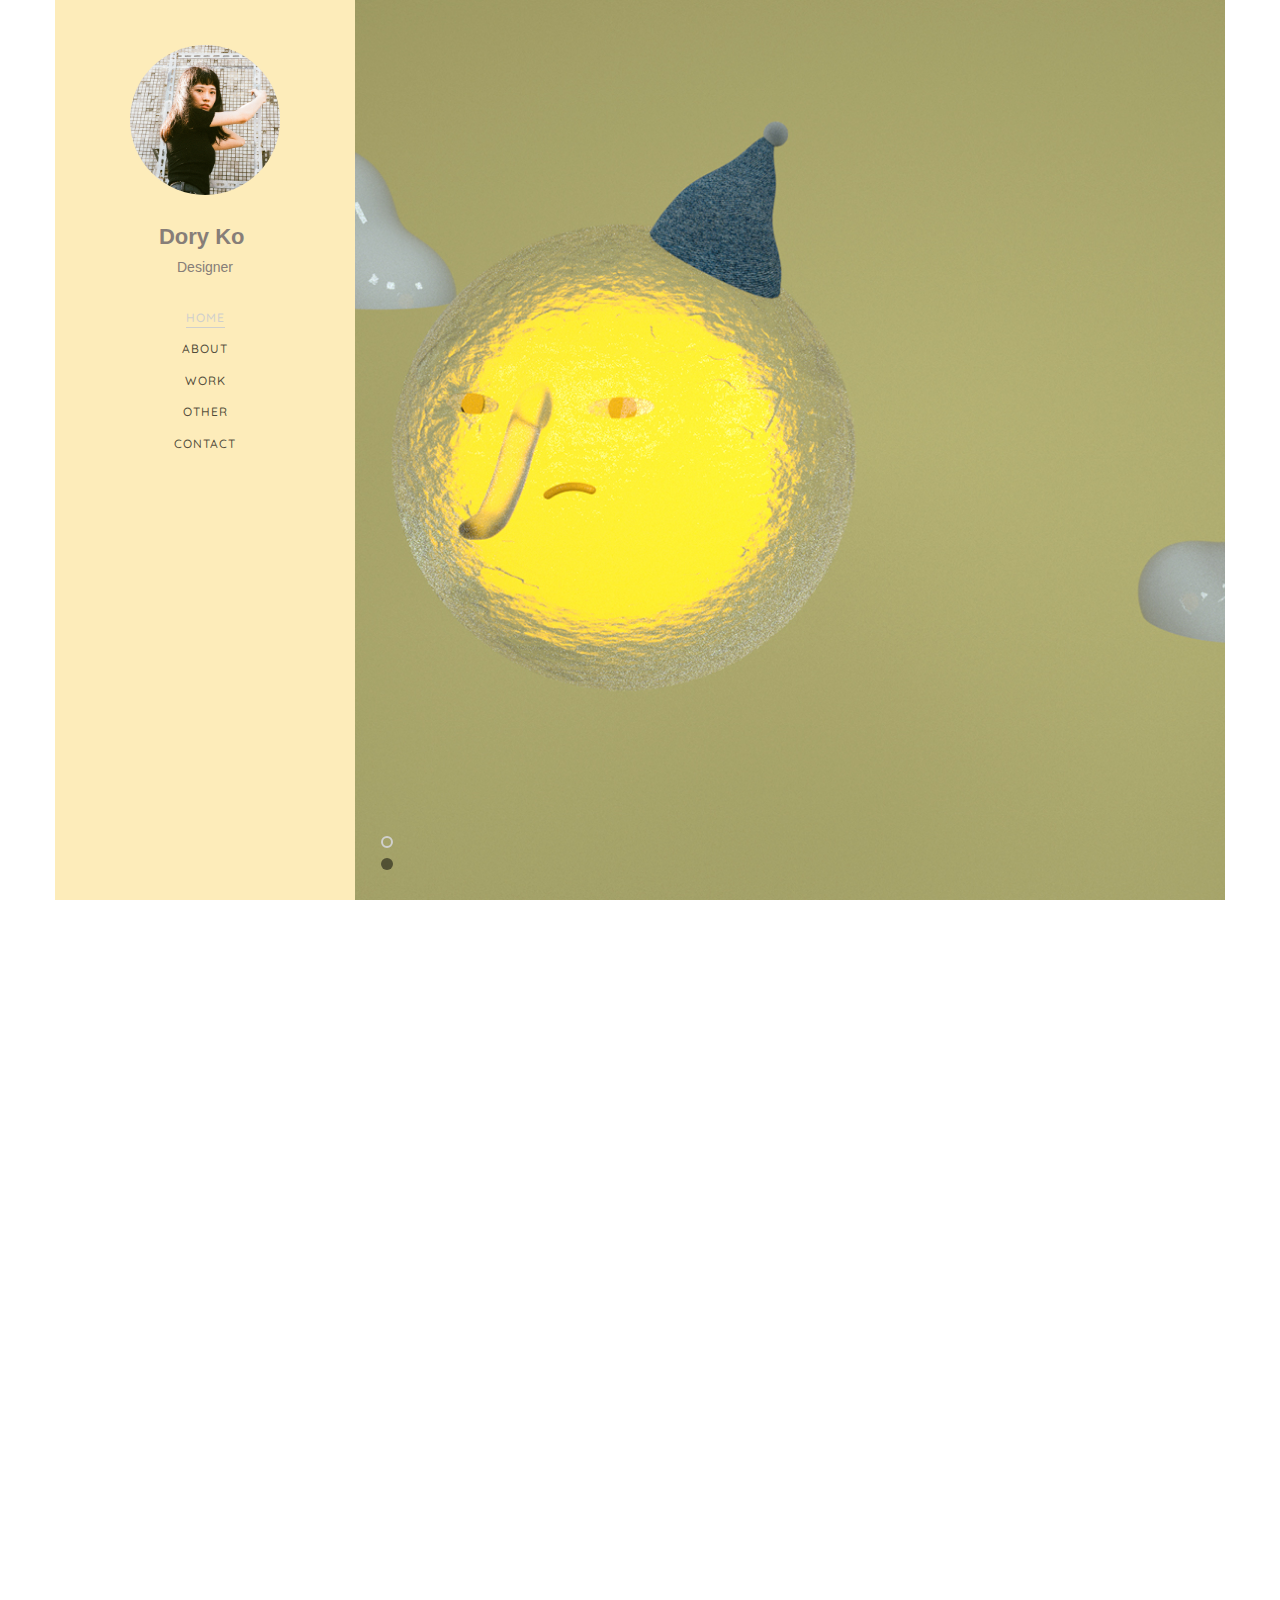
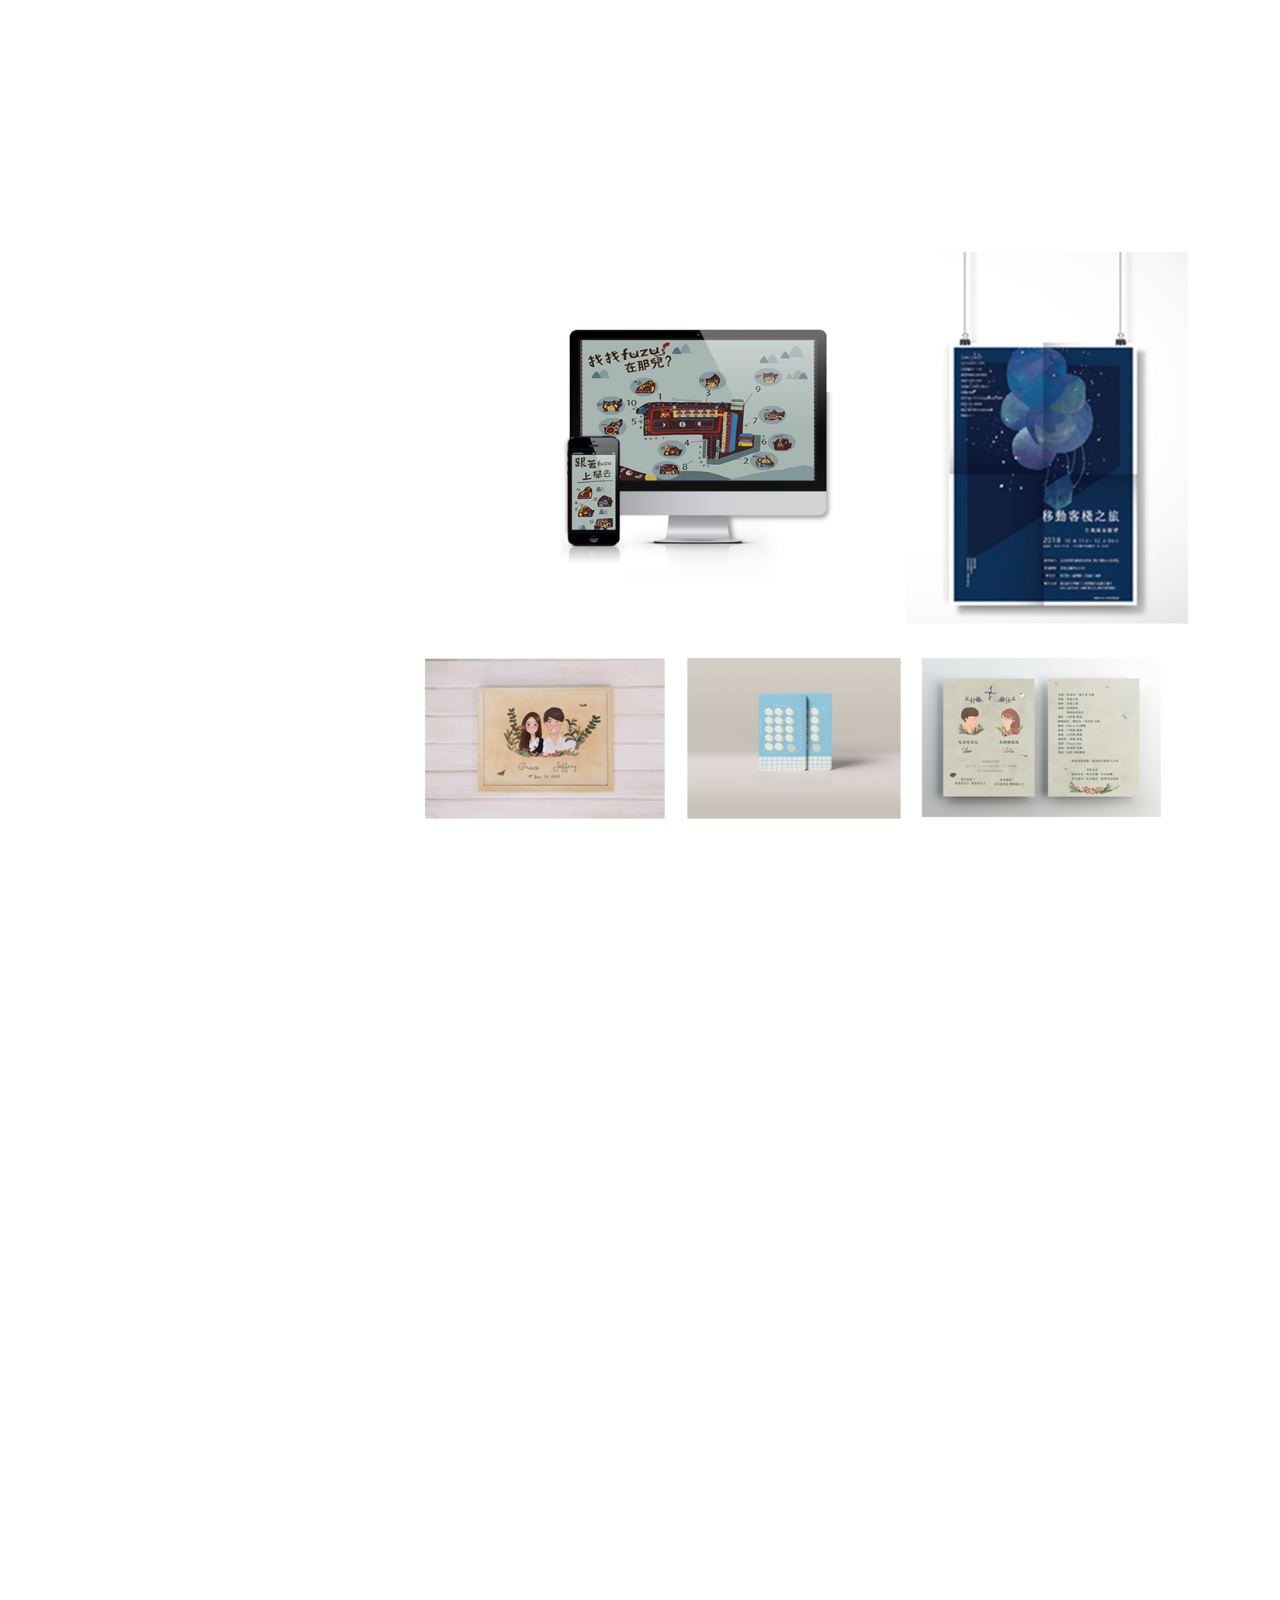
==== commit 49257f39: "Add files via upload" ====
--- a/index.html
+++ b/index.html
@@ -43,10 +43,14 @@
 
 	<!-- Modernizr JS -->
 	<script src="js/modernizr-2.6.2.min.js"></script>
+
+	<!-- Favicon -->
+	<link rel="icon" type="images/jpg" href="images/favicon.jpg">
 	<!-- FOR IE9 below -->
 	<!--[if lt IE 9]>
 	<script src="js/respond.min.js"></script>
 	<![endif]-->
+
 
 	</head>
 	<body>
@@ -70,7 +74,7 @@
 					</ul>
 				</div>
 			</nav>
-			
+		
 
 		</aside>
 
@@ -119,7 +123,7 @@
 									<div class="about-desc">
 										<span class="heading-meta">About</span>
 										<h2 class="colorlib-heading">Who Am I?</h2>
-										<p>嗨～我是柯瑋婷，大學畢業於實踐大學會計系，於建設公司擔任會計一職，在職期間學習對專案上的耐心、細心以及時間上面的進度安排，由於但在大學擔任系學會的公關長時期，有了許多參與海報設計及場地拍攝的機會。在會計工作後離職後，決定轉職投入喜愛的設計產業。近而考取雲林科技大學視覺傳達研究所，藉由課程的引導與不斷嘗試設計不同的作品，學習用不同的邏輯思考方式切入問題並且找到解決方式。在學習之餘，有自己接案和其他創作者一起合作的經驗，其中也將創作之作品投稿至金赫獎多媒體競賽並獲得了佳作。如此接觸到動態影音與表演結合或是純粹的商業影片製作的經驗，激發我更多學習動態影像結合不同展演方式的熱情。</p>
+										<p style="line-height: 3;">嗨～我是柯瑋婷，大學畢業於實踐大學會計系，於建設公司擔任會計一職，在職期間學習對專案上的耐心、細心以及時間上面的進度安排，由於但在大學擔任系學會的公關長時期，有了許多參與海報設計及場地拍攝的機會。在會計工作後離職後，決定轉職投入喜愛的設計產業。近而考取雲林科技大學視覺傳達研究所，藉由課程的引導與不斷嘗試設計不同的作品，學習用不同的邏輯思考方式切入問題並且找到解決方式。在學習之餘，有自己接案和其他創作者一起合作的經驗，其中也將創作之作品投稿至金赫獎多媒體競賽並獲得了佳作。如此接觸到動態影音與表演結合或是純粹的商業影片製作的經驗，激發我更多學習動態影像結合不同展演方式的熱情。</p>
 									</div>
 								</div>
 							</div>
@@ -207,7 +211,6 @@
 				</div>
 			</section>
 
-
 			<section class="colorlib-work" data-section="work">
 				<div class="colorlib-narrow-content">
 					<div class="row">
@@ -216,6 +219,13 @@
 							<h2 class="colorlib-heading animate-box">Recent Work</h2>
 						</div>
 					</div>
+
+					<div class="row row-bottom-padded-sm animate-box" data-animate-effect="fadeInLeft">
+						<div class="col-md-12">
+							<p class="work-menu"><span><a href="#" class="active">Motion&nbsp;&nbsp;</a></span> |<span><a href="gif.html">GIF</a></p>
+						</div>
+					</div>
+
 					<div class="row row-bottom-padded-sm animate-box" data-animate-effect="fadeInLeft">
 					</div>
 					<div class="row">
@@ -223,8 +233,8 @@
 							<div class="project" style="background-image: url(images/img-1.jpg);">
 								<div class="desc">
 									<div class="con">
-										<h3 style="font-size: 35px"><a href='work1.html'>Nervous</a></h3>
-                                        <span style="font-size: 18px"><a href='work1.html'>&#x279C; Click to check more!</a></span>
+										<h3 style="font-size: 35px"><a href='work1.html' target="_blank">Nervous</a></h3>
+                                        <span style="font-size: 18px"><a href='work1.html' target="_blank">&#x279C; Click to check more!</a></span>
 									</div>
 								</div>
 							</div>
@@ -233,8 +243,8 @@
 							<div class="project" style="background-image: url(images/img-2.jpg);">
 								<div class="desc">
 									<div class="con">
-										<h3 style="font-size: 35px"><a href="work2.html">國士無雙</a></h3>
-                                        <span style="font-size: 18px"><a href='work2.html'>&#x279C; Click to check more!</a></span>
+										<h3 style="font-size: 35px"><a href="work2.html" target="_blank">國士無雙</a></h3>
+                                        <span style="font-size: 18px"><a href='work2.html' target="_blank">&#x279C; Click to check more!</a></span>
 									</div>
 								</div>
 							</div>
@@ -243,8 +253,8 @@
 							<div class="project" style="background-image: url(images/img-3.jpg);">
 								<div class="desc">
 									<div class="con">
-										<h3 style="font-size: 35px"><a href="work3.html">Problem</a></h3>
-                                        <span style="font-size: 18px"><a href='work3.html'>&#x279C; Click to check more!</a></span>
+										<h3 style="font-size: 35px"><a href="work3.html" target="_blank">Problem</a></h3>
+                                        <span style="font-size: 18px"><a href='work3.html' target="_blank">&#x279C; Click to check more!</a></span>
 									</div>
 								</div>
 							</div>
@@ -253,8 +263,8 @@
 							<div class="project" style="background-image: url(images/img-4.jpg);">
 								<div class="desc">
 									<div class="con">
-										<h3 style="font-size: 35px"><a href="work4.html">You get what you choose</a></h3>
-                                        <span style="font-size: 18px"><a href='work4.html'>&#x279C; Click to check more!</a></span>
+										<h3 style="font-size: 35px"><a href="work4.html" target="_blank">You get what you choose</a></h3>
+                                        <span style="font-size: 18px"><a href='work4.html' target="_blank">&#x279C; Click to check more!</a></span>
 									</div>
 								</div>
 							</div>
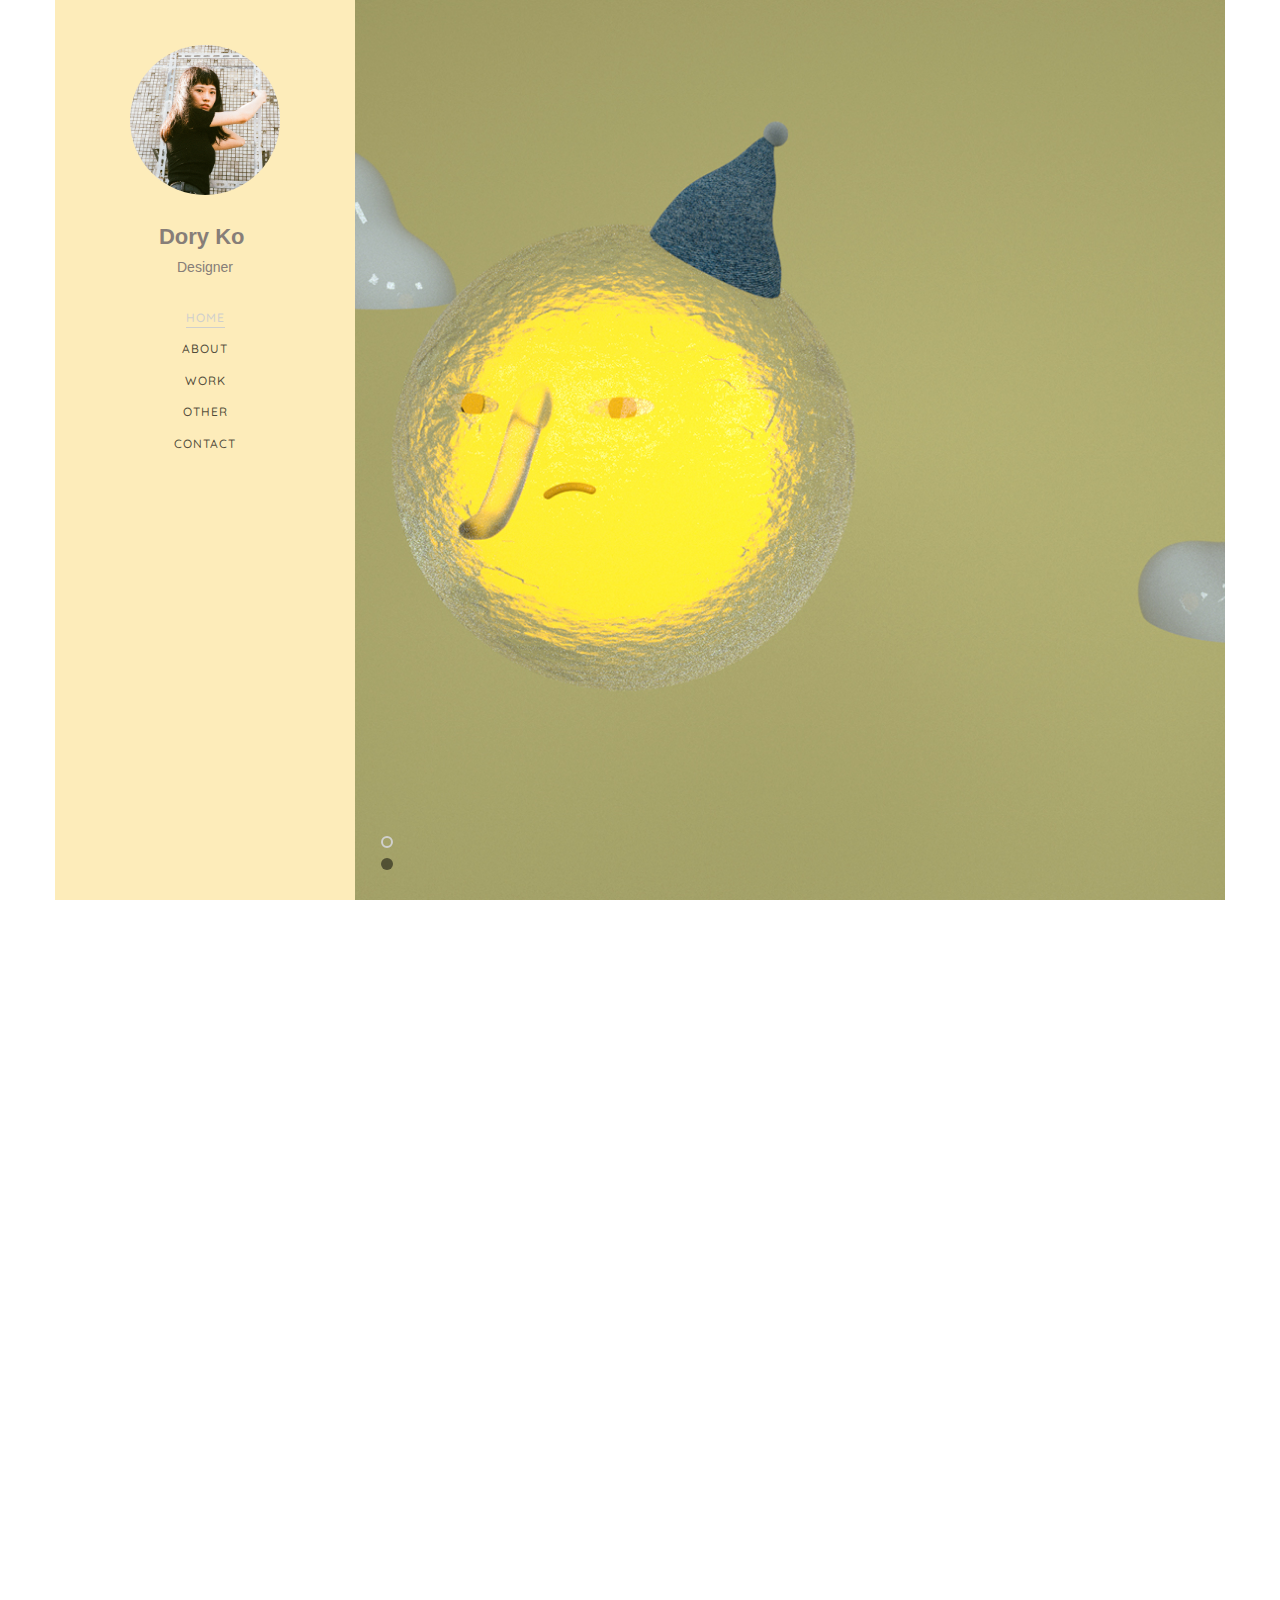
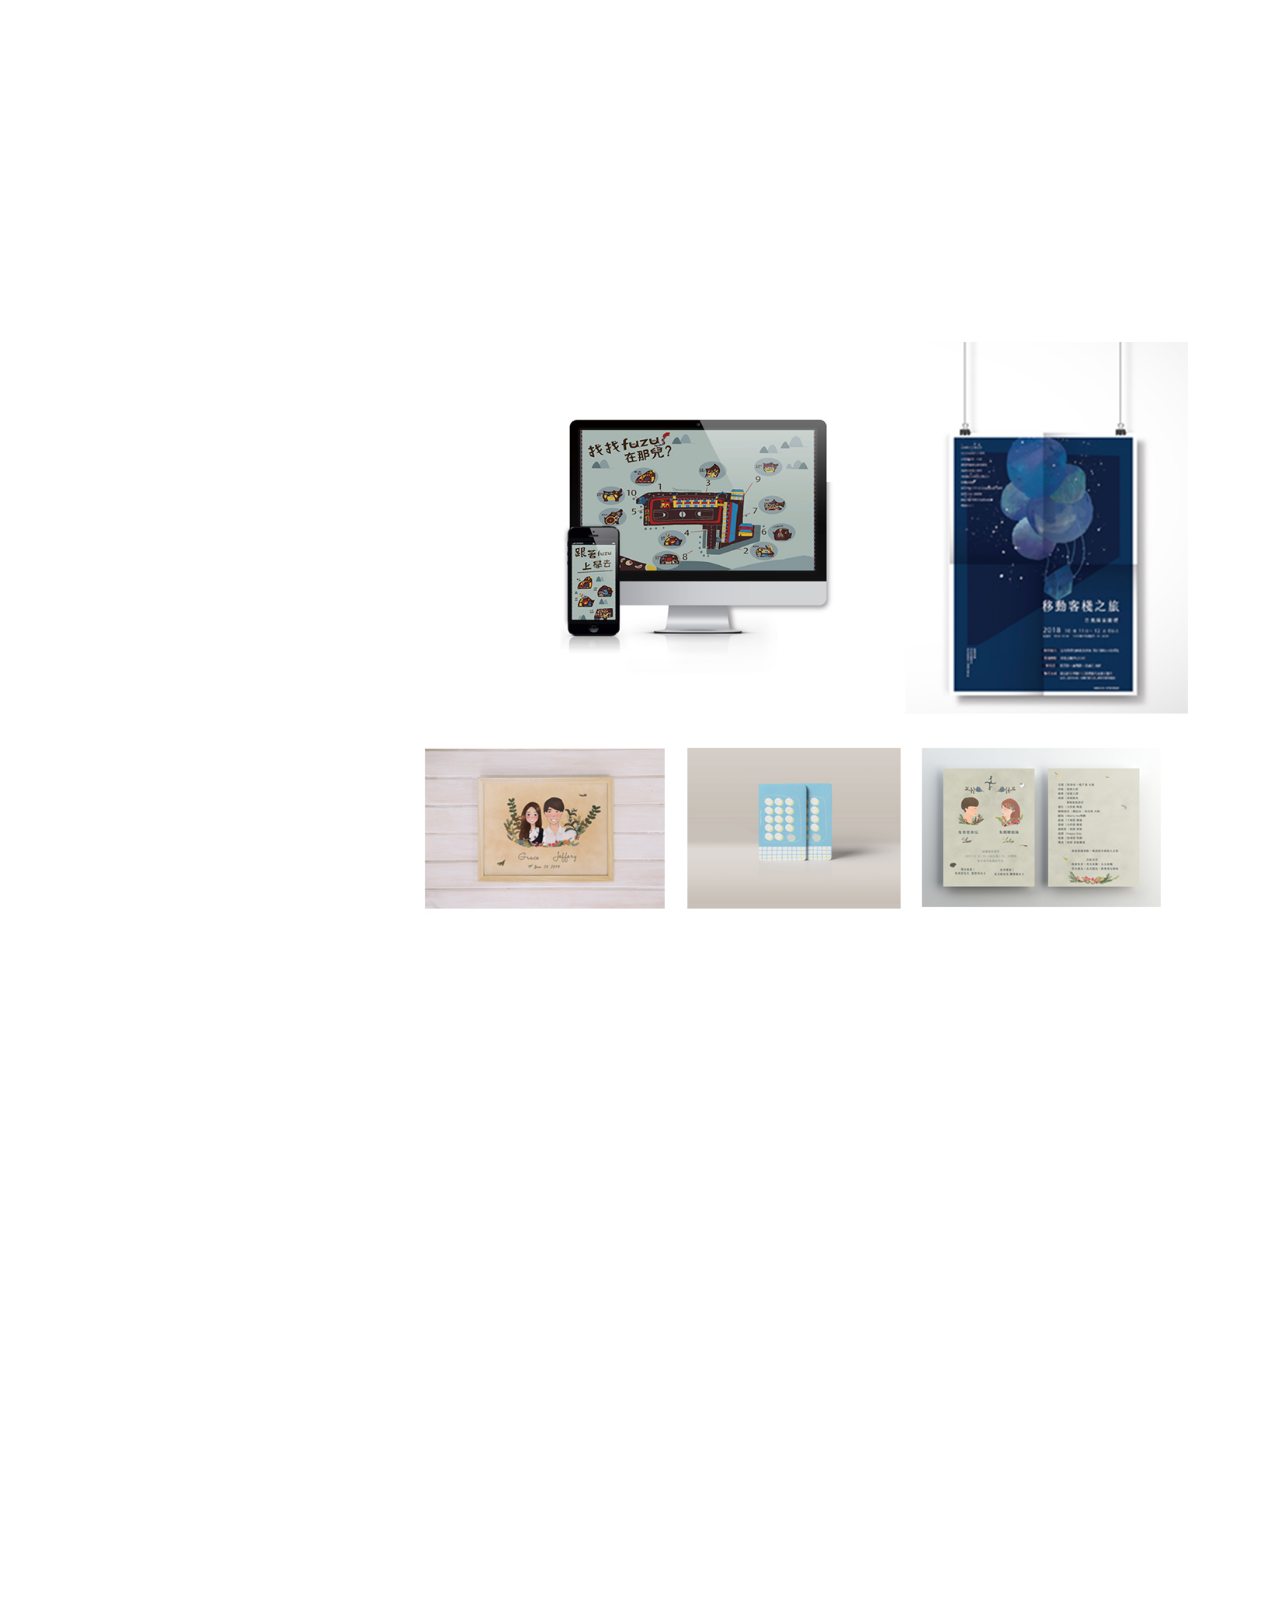
==== commit b7c27552: "Add files via upload" ====
--- a/index.html
+++ b/index.html
@@ -57,7 +57,7 @@
 	<div id="colorlib-page">
 		<div class="container-wrap">
 		<a href="#" class="js-colorlib-nav-toggle colorlib-nav-toggle" data-toggle="collapse" data-target="#navbar" aria-expanded="false" aria-controls="navbar"><i></i></a>
-		<aside id="colorlib-aside" role="complementary" class="border js-fullheight">
+		<aside id="colorlib-aside" role="complementary" class="border js-fullheight" style="overflow: auto;">
 			<div class="text-center">
 				<div class="author-img" style="background-image: url(images/about.jpg);"></div>
 				<h1 id="colorlib-logo"><a href="index.html" style="font-family: Arial;color: #877e78 ">Dory Ko</a></h1>
@@ -123,7 +123,7 @@
 									<div class="about-desc">
 										<span class="heading-meta">About</span>
 										<h2 class="colorlib-heading">Who Am I?</h2>
-										<p style="line-height: 3;">嗨～我是柯瑋婷，大學畢業於實踐大學會計系，於建設公司擔任會計一職，在職期間學習對專案上的耐心、細心以及時間上面的進度安排，由於但在大學擔任系學會的公關長時期，有了許多參與海報設計及場地拍攝的機會。在會計工作後離職後，決定轉職投入喜愛的設計產業。近而考取雲林科技大學視覺傳達研究所，藉由課程的引導與不斷嘗試設計不同的作品，學習用不同的邏輯思考方式切入問題並且找到解決方式。在學習之餘，有自己接案和其他創作者一起合作的經驗，其中也將創作之作品投稿至金赫獎多媒體競賽並獲得了佳作。如此接觸到動態影音與表演結合或是純粹的商業影片製作的經驗，激發我更多學習動態影像結合不同展演方式的熱情。</p>
+										<p style="line-height: 3;">我是<strong>柯瑋婷Dory Ko</strong>，大學畢業於實踐大學會計系。畢業後，於建設公司擔任會計一職，工作中培養執行專案的細心度，以及訓練時間規劃的能力。大學時期曾擔任系學會的公關長，因而接觸到海報設計及活動拍攝，過程中漸漸發掘自己對於設計領域有濃厚興趣。步出社會從事會計近一年，想給自己完成夢想的機會，下定決心投入喜愛的設計產業，經努力考取<strong>雲林科技大學視覺傳達研究所</strong>。在教授的引導與大量不同風格的作品磨練下，學習從各個面向切入問題並構想出可能的解決辦法。課業之餘亦妥善規劃時間，獨立接下許多設計案子，發揮所長並從中探索更多可能性。另外，我也具備與其他創作者合作經驗，表達自己的同時學習傾聽不同的聲音，在一次次溝通協調下完成了作品，將其投稿至<strong>金赫獎多媒體競賽</strong>，取得<strong>佳作</strong>的佳績。除了平面設計，我也喜愛多元的呈現方式，曾編製專業的商業影片，將動態影音與表演做完美結合。在職涯探索中，我找到了自己的定位並希望大家會喜歡我的作品。</p>
 									</div>
 								</div>
 							</div>
@@ -211,7 +211,7 @@
 				</div>
 			</section>
 
-			<section class="colorlib-work" data-section="work">
+			<section class="colorlib-work" data-section="work" id="work-art">
 				<div class="colorlib-narrow-content">
 					<div class="row">
 						<div class="col-md-6 col-md-offset-3 col-md-pull-3 animate-box" data-animate-effect="fadeInLeft">
@@ -233,8 +233,8 @@
 							<div class="project" style="background-image: url(images/img-1.jpg);">
 								<div class="desc">
 									<div class="con">
-										<h3 style="font-size: 35px"><a href='work1.html' target="_blank">Nervous</a></h3>
-                                        <span style="font-size: 18px"><a href='work1.html' target="_blank">&#x279C; Click to check more!</a></span>
+										<h3 style="font-size: 35px"><a href='work1.html'>Nervous</a></h3>
+                                        <span style="font-size: 18px"><a href='work1.html'>&#x279C; Click to check more!</a></span>
 									</div>
 								</div>
 							</div>
@@ -243,8 +243,8 @@
 							<div class="project" style="background-image: url(images/img-2.jpg);">
 								<div class="desc">
 									<div class="con">
-										<h3 style="font-size: 35px"><a href="work2.html" target="_blank">國士無雙</a></h3>
-                                        <span style="font-size: 18px"><a href='work2.html' target="_blank">&#x279C; Click to check more!</a></span>
+										<h3 style="font-size: 35px"><a href="work2.html">國士無雙</a></h3>
+                                        <span style="font-size: 18px"><a href='work2.html'>&#x279C; Click to check more!</a></span>
 									</div>
 								</div>
 							</div>
@@ -253,8 +253,8 @@
 							<div class="project" style="background-image: url(images/img-3.jpg);">
 								<div class="desc">
 									<div class="con">
-										<h3 style="font-size: 35px"><a href="work3.html" target="_blank">Problem</a></h3>
-                                        <span style="font-size: 18px"><a href='work3.html' target="_blank">&#x279C; Click to check more!</a></span>
+										<h3 style="font-size: 35px"><a href="work3.html">Problem</a></h3>
+                                        <span style="font-size: 18px"><a href='work3.html'>&#x279C; Click to check more!</a></span>
 									</div>
 								</div>
 							</div>
@@ -263,8 +263,8 @@
 							<div class="project" style="background-image: url(images/img-4.jpg);">
 								<div class="desc">
 									<div class="con">
-										<h3 style="font-size: 35px"><a href="work4.html" target="_blank">You get what you choose</a></h3>
-                                        <span style="font-size: 18px"><a href='work4.html' target="_blank">&#x279C; Click to check more!</a></span>
+										<h3 style="font-size: 35px"><a href="work4.html">You get what you choose</a></h3>
+                                        <span style="font-size: 18px"><a href='work4.html'>&#x279C; Click to check more!</a></span>
 									</div>
 								</div>
 							</div>
--- a/css/style.css
+++ b/css/style.css
@@ -772,41 +772,41 @@
     top: -22px;
     right: 0; }
   .progress-bar.color-1 {
-    background: #d0d0cd; }
+    background: #e0c196; }
     .progress-bar.color-1:after {
-      background: #d0d0cd; }
+      background: #e0c196; }
     .progress-bar.color-1 span {
-      color: #d0d0cd; }
+      color: #e0c196; }
   .progress-bar.color-2 {
-    background: #ec5453; }
+    background: #e0c196; }
     .progress-bar.color-2:after {
-      background: #ec5453; }
+      background: #e0c196; }
     .progress-bar.color-2 span {
-      color: #ec5453; }
+      color: #e0c196; }
   .progress-bar.color-3 {
-    background: #f9bf3f; }
+    background: #e0c196; }
     .progress-bar.color-3:after {
-      background: #f9bf3f; }
+      background: #e0c196; }
     .progress-bar.color-3 span {
-      color: #f9bf3f; }
+      color: #e0c196; }
   .progress-bar.color-4 {
-    background: #a84cb8; }
+    background: #e0c196; }
     .progress-bar.color-4:after {
-      background: #a84cb8; }
+      background: #e0c196; }
     .progress-bar.color-4 span {
-      color: #a84cb8; }
+      color: #e0c196; }
   .progress-bar.color-5 {
-    background: #2fa499; }
+    background: #e0c196; }
     .progress-bar.color-5:after {
-      background: #2fa499; }
+      background: #e0c196; }
     .progress-bar.color-5 span {
-      color: #2fa499; }
+      color: #e0c196; }
   .progress-bar.color-6 {
-    background: #4054b2; }
+    background: #e0c196; }
     .progress-bar.color-6:after {
-      background: #4054b2; }
+      background: #e0c196; }
     .progress-bar.color-6 span {
-      color: #4054b2; }
+      color: #e0c196; }
 
 .colorlib-feature {
   text-align: left;
@@ -1000,7 +1000,7 @@
       -webkit-transform: translate3d(0, 15px, 0);
       transform: translate3d(0, 15px, 0); }
       .project .desc span a {
-        color: #000; }
+        color: rgb(253, 236, 186); }
     @media screen and (max-width: 768px) {
       .project .desc {
         opacity: 1;
@@ -1014,7 +1014,8 @@
           -webkit-transform: translate3d(0, 0, 0);
           transform: translate3d(0, 0, 0); } }
   .project:hover .desc {
-    opacity: 1; }
+      opacity: 1;
+      background: rgba(0, 0, 0, 0.6); }
     .project:hover .desc h3 {
       -webkit-transform: translate3d(0, 0, 0);
       transform: translate3d(0, 0, 0); }
@@ -1427,3 +1428,20 @@
 
 .js .animate-box {
   opacity: 0; }
+
+
+.video-container {
+position: relative;
+padding-bottom: 56.25%;
+padding-top: 30px; height: 0; overflow: hidden;
+}
+
+.video-container iframe,
+.video-container object,
+.video-container embed {
+position: absolute;
+top: 0;
+left: 0;
+width: 100%;
+height: 100%;
+}
